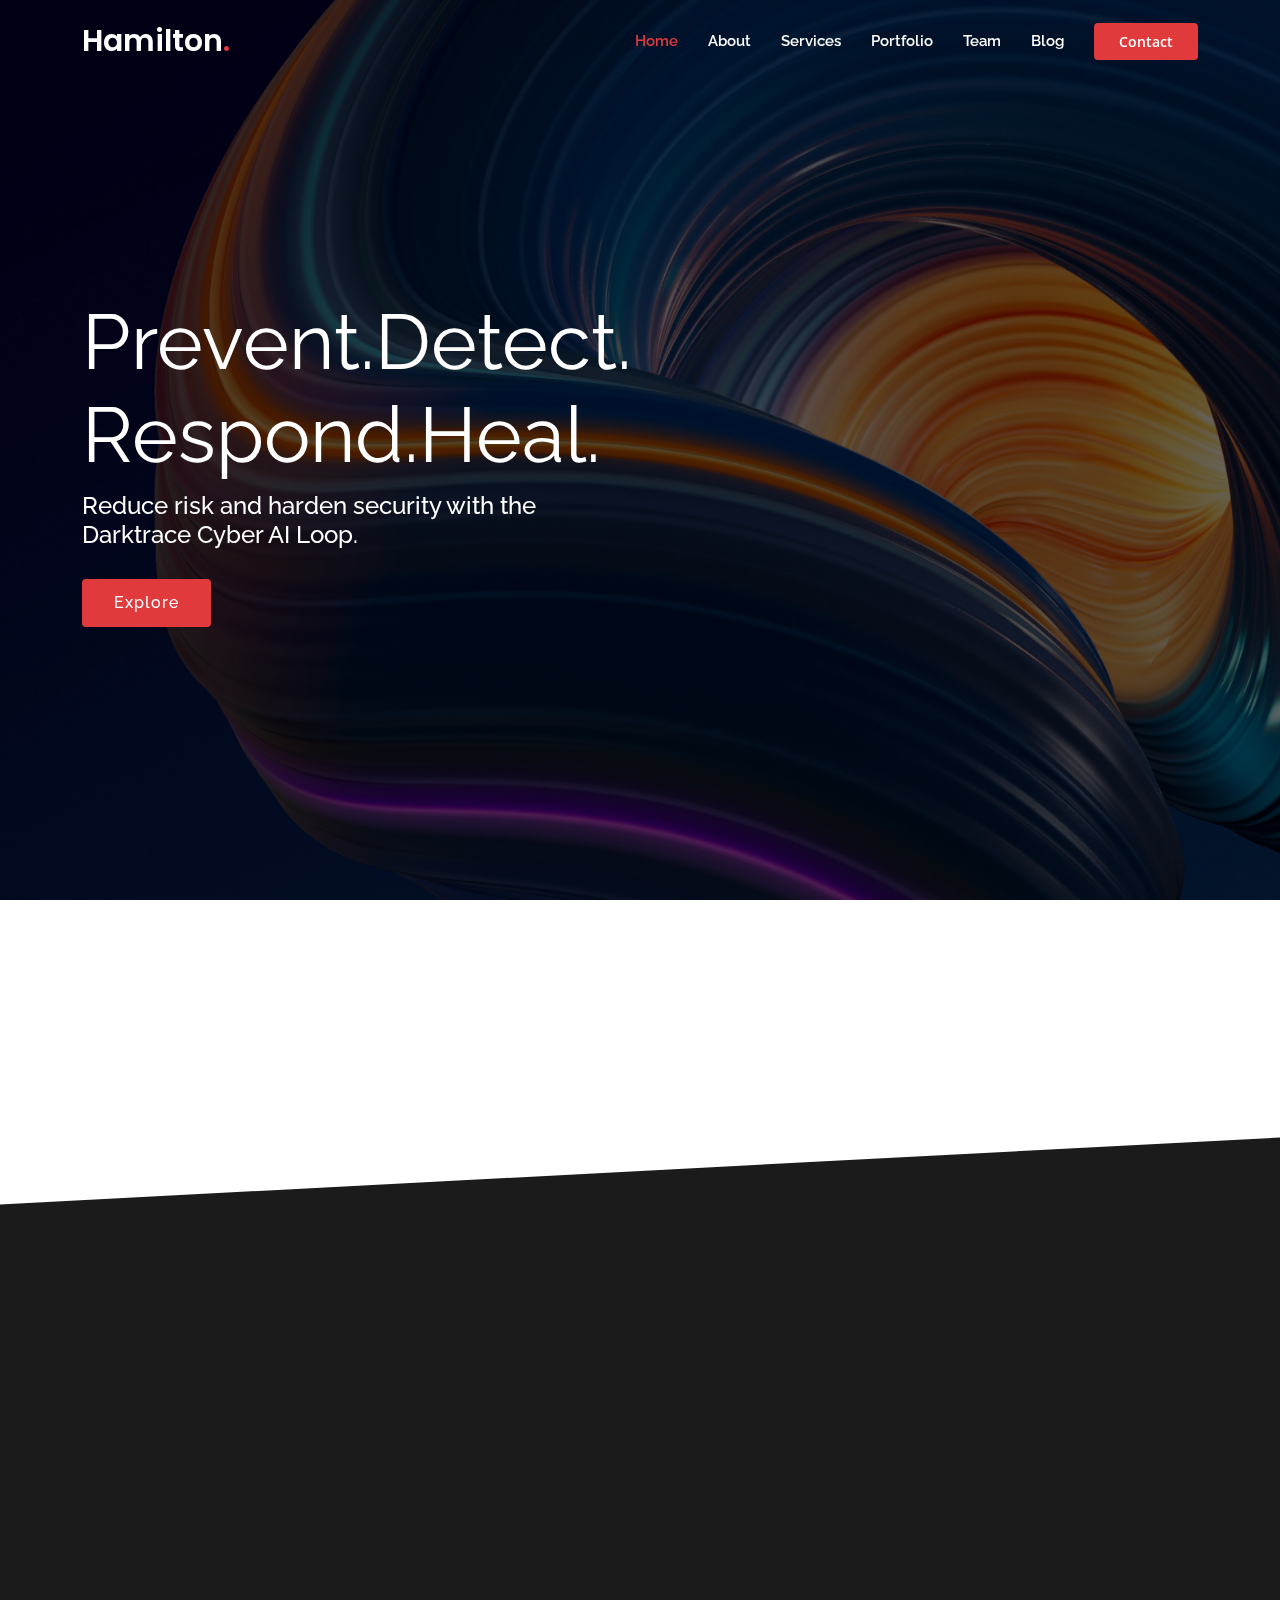
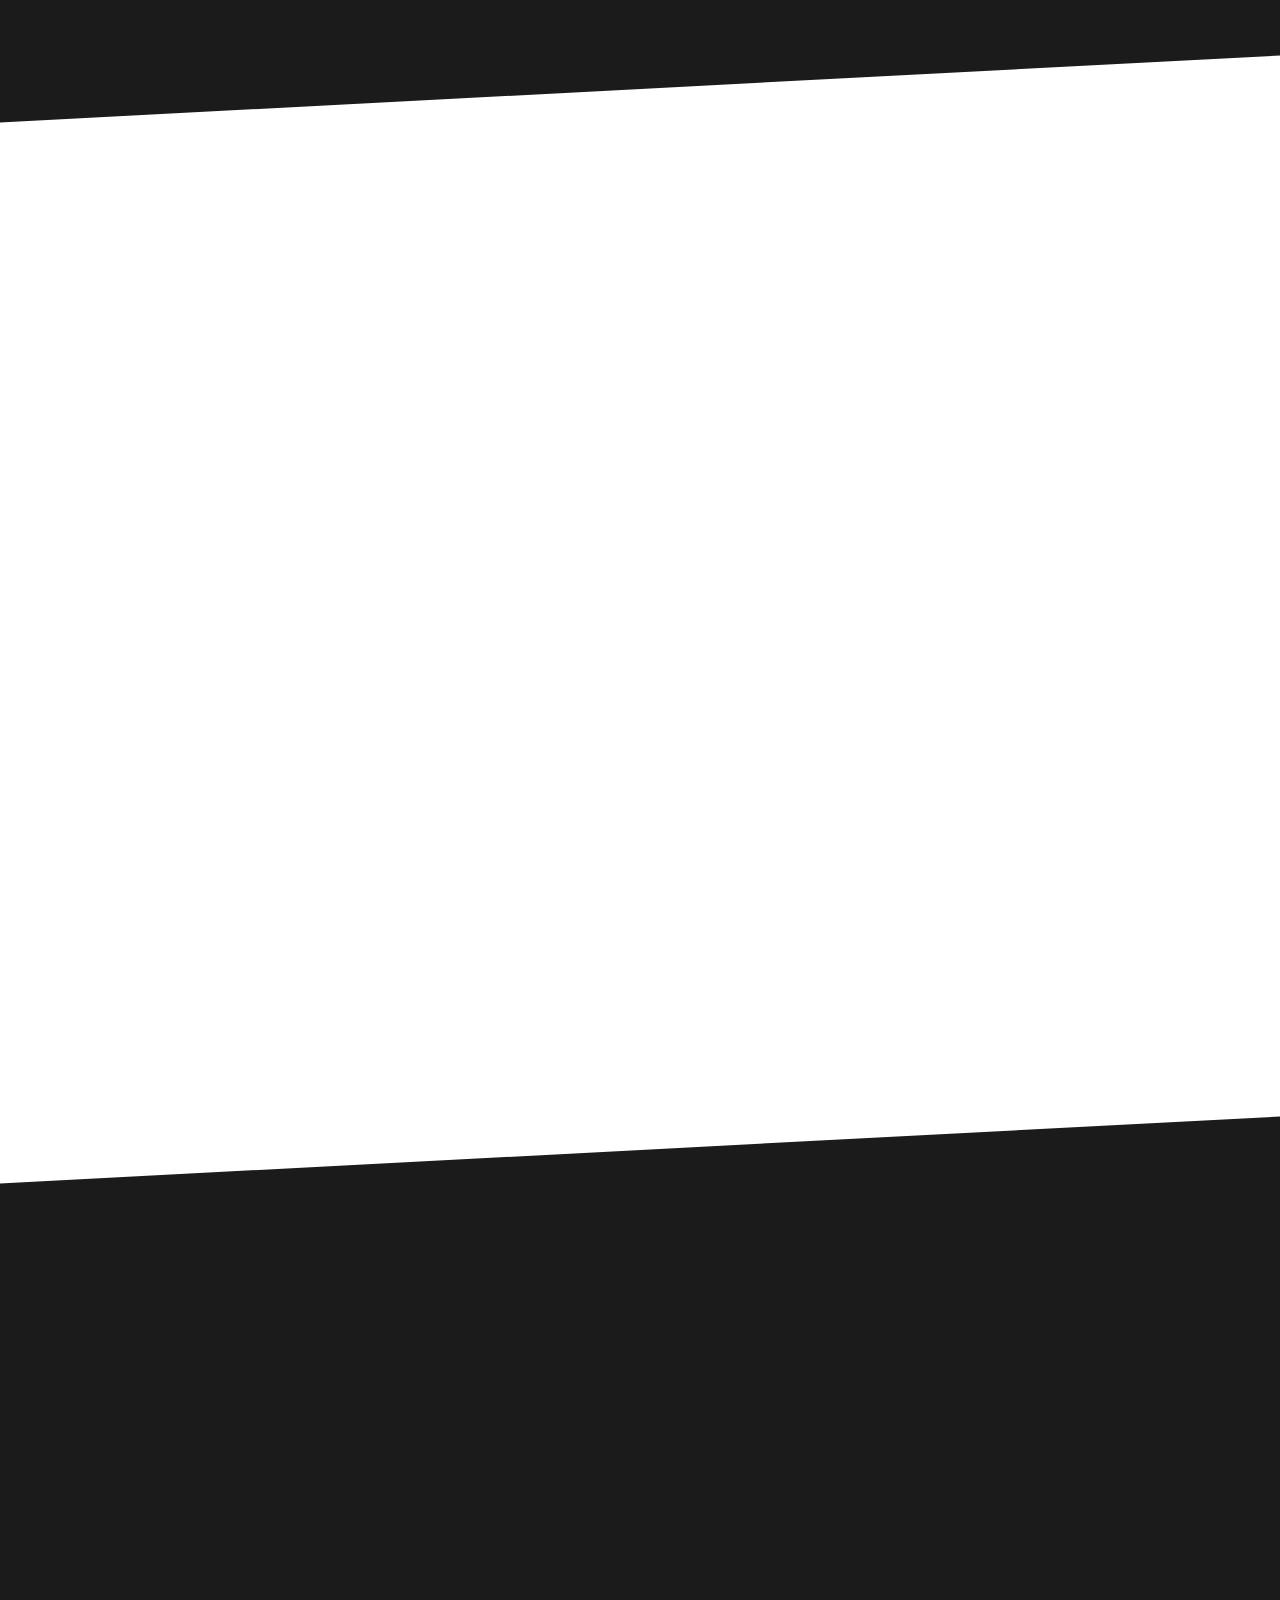
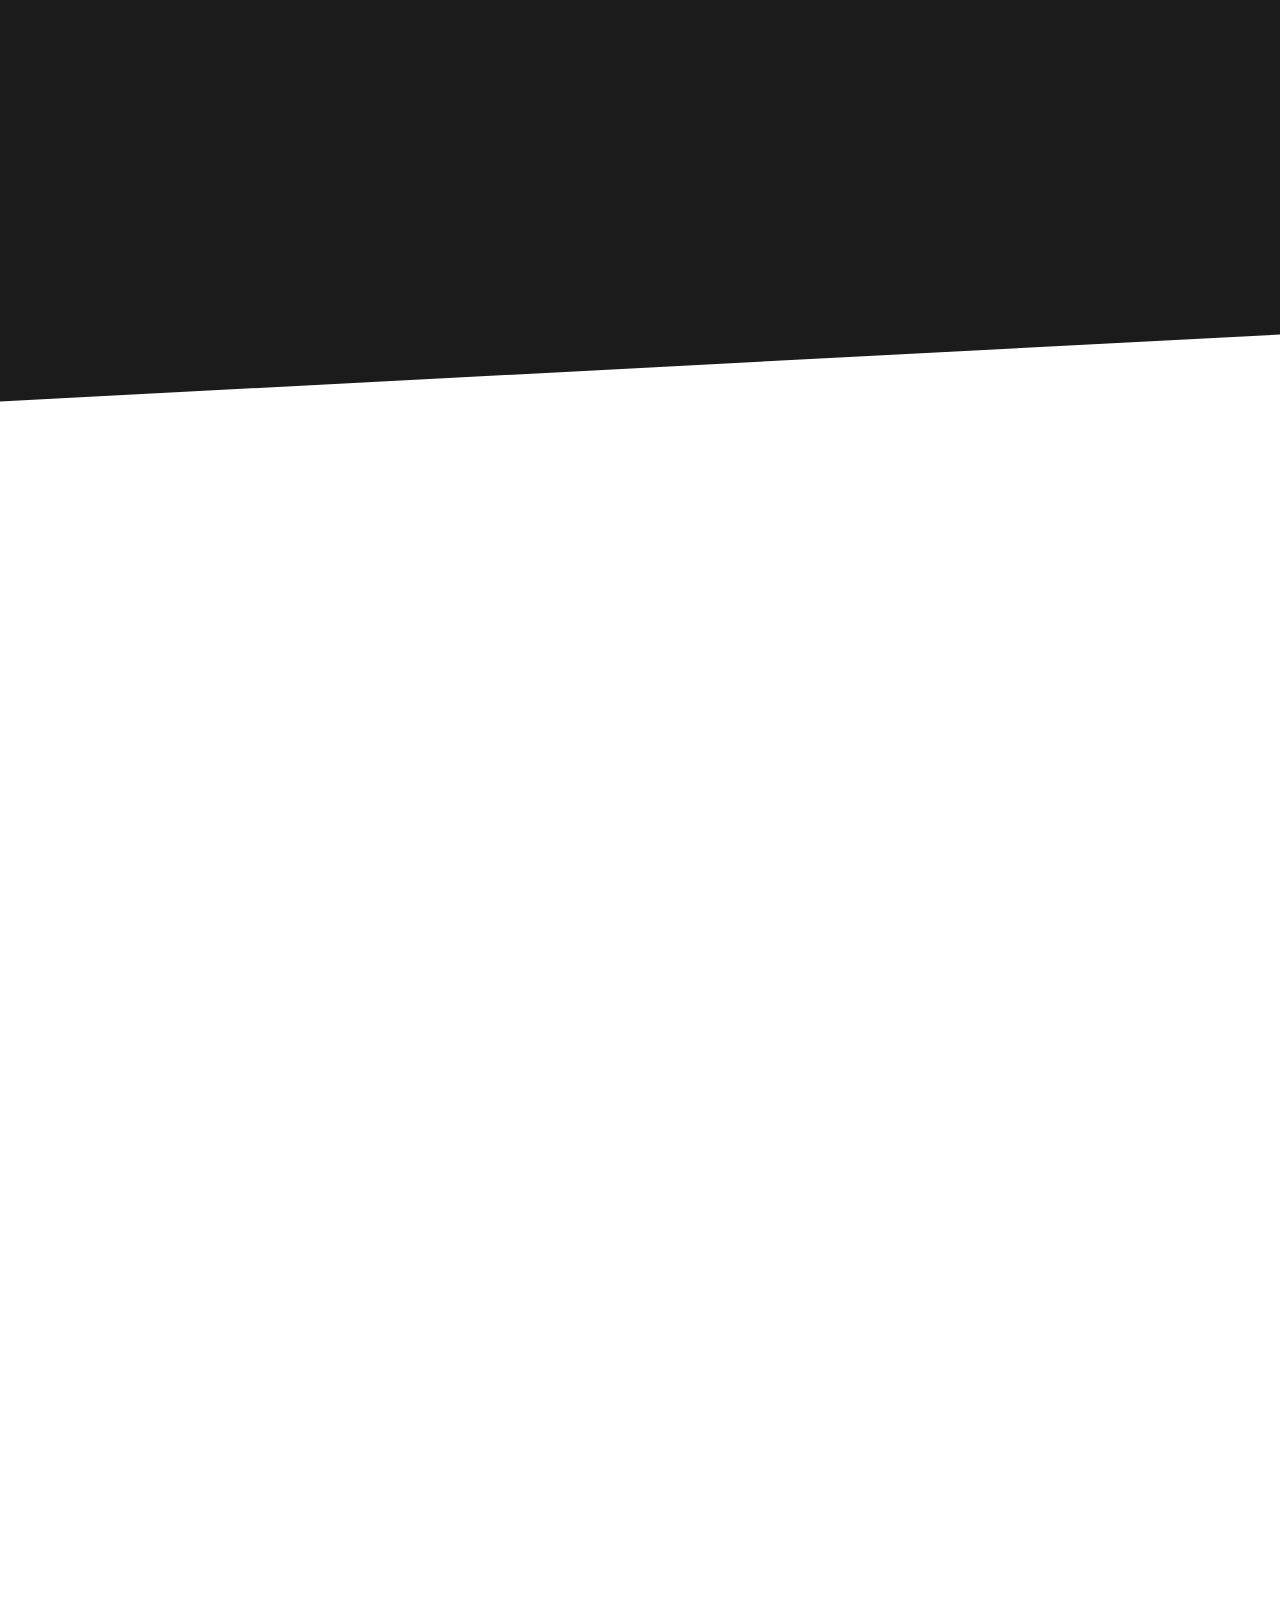
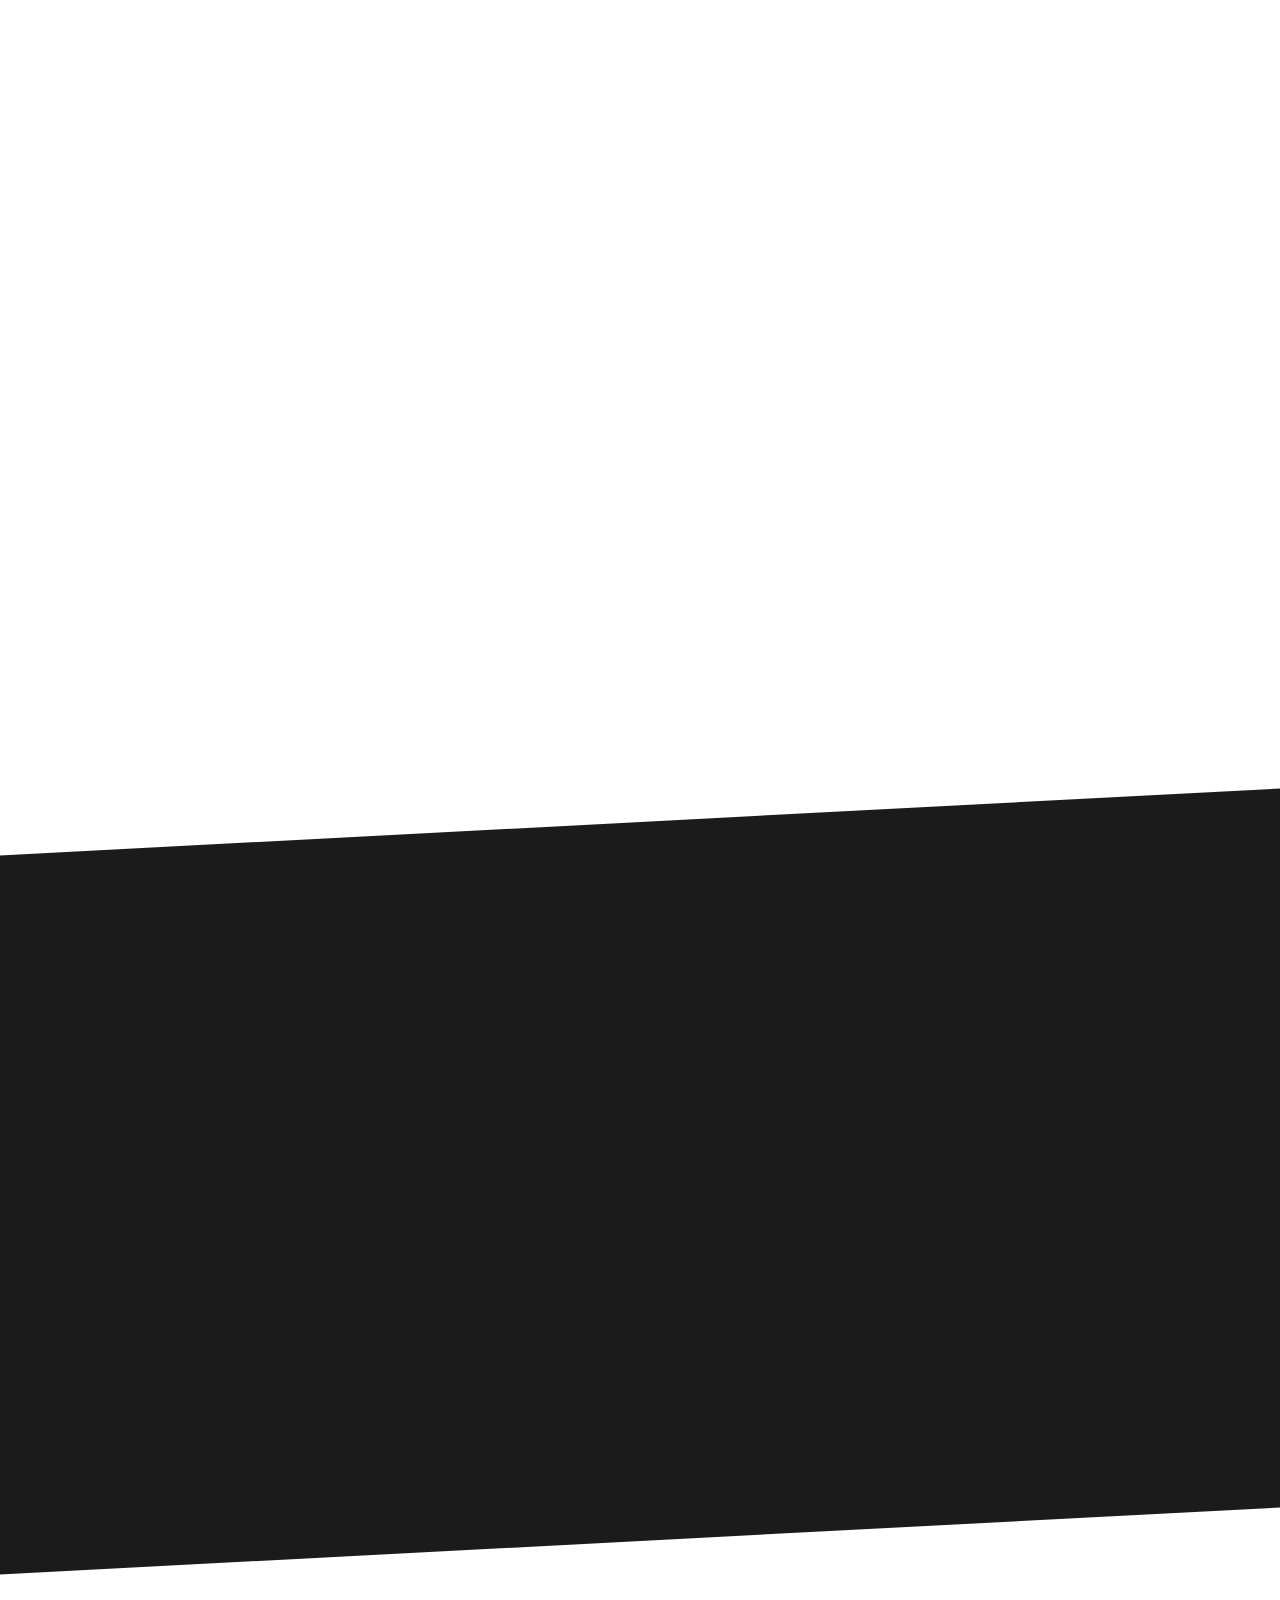
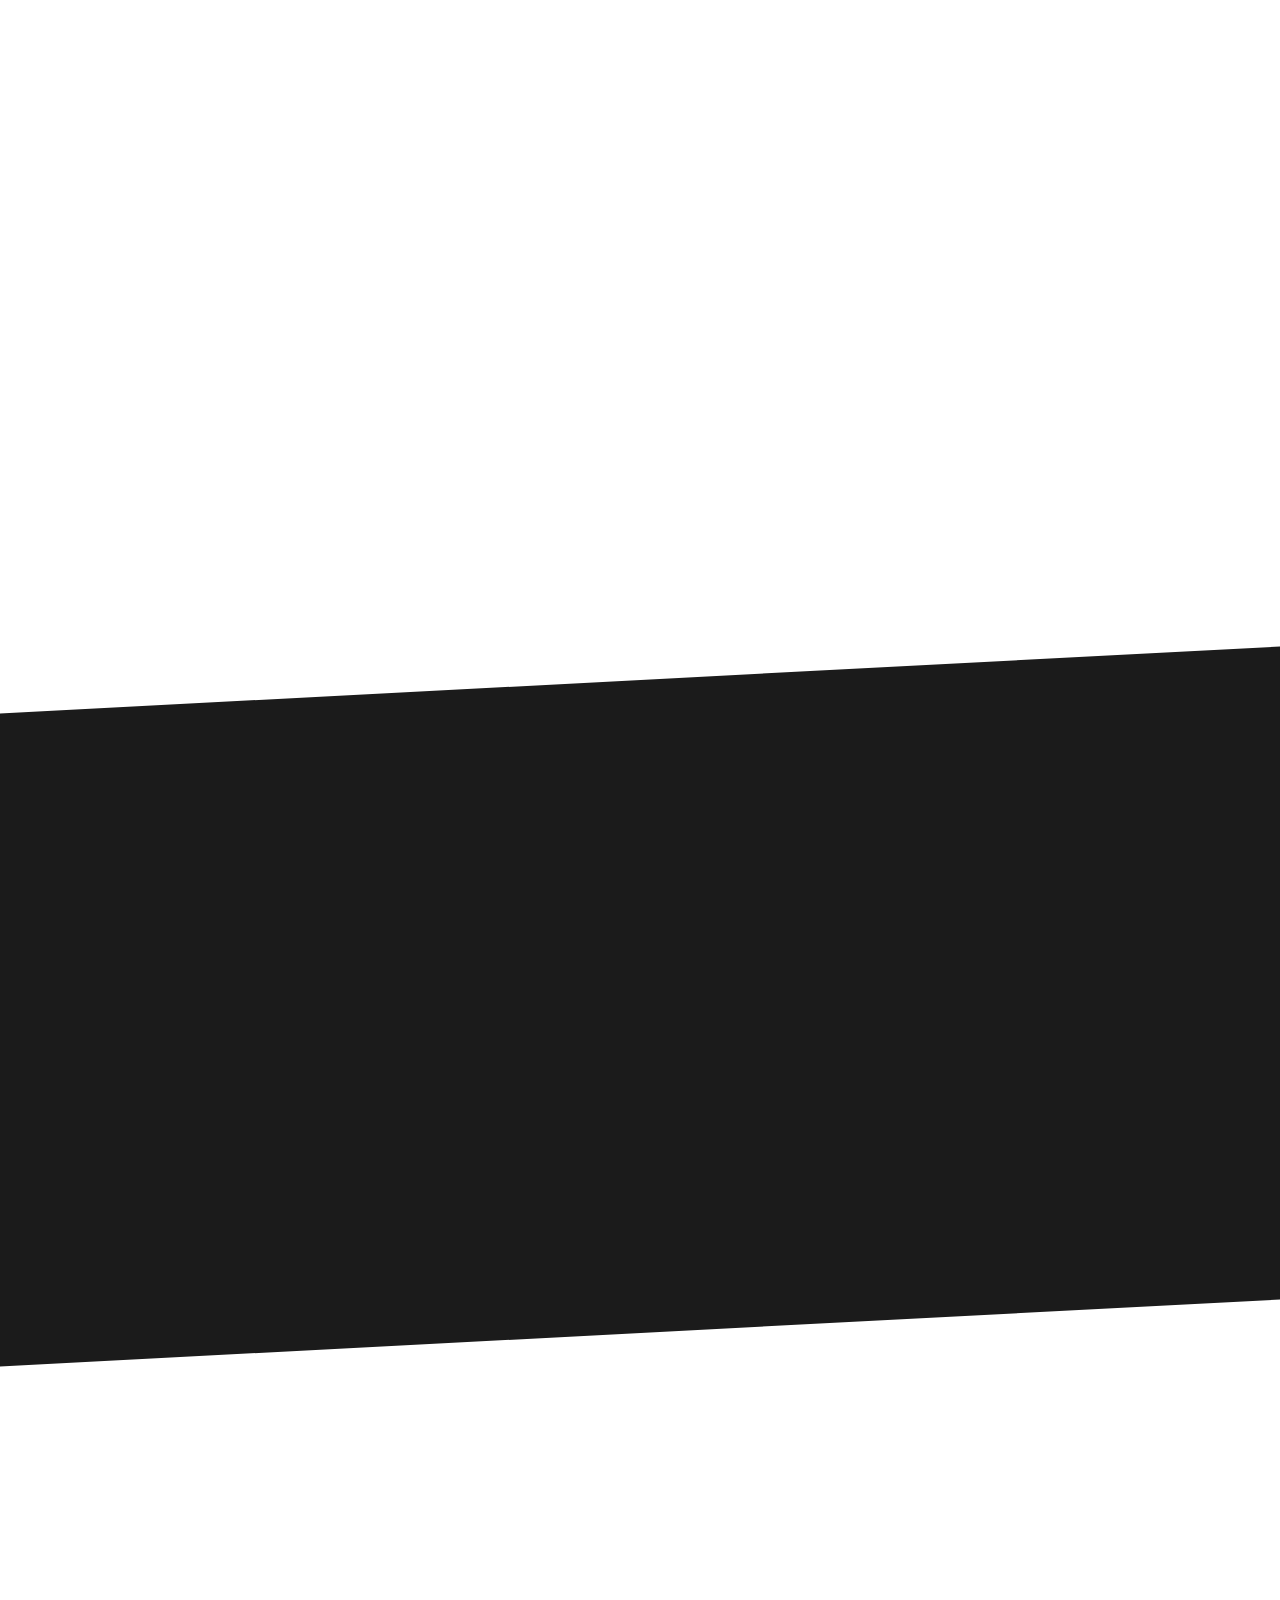
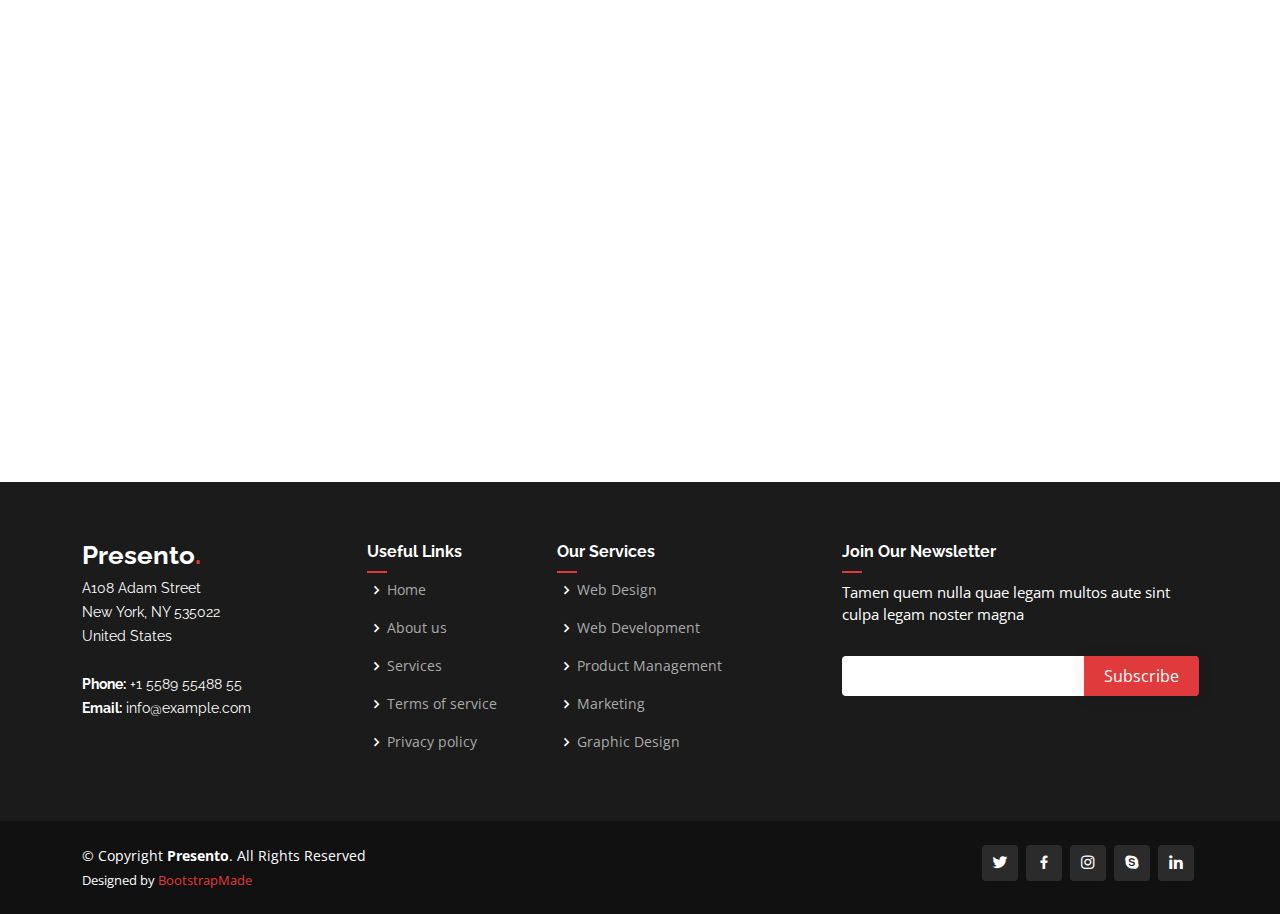
==== index.html @ 9ce78fc4 "Initial Commit" ====
<!DOCTYPE html>
<html lang="en">

<head>
  <meta charset="utf-8">
  <meta content="width=device-width, initial-scale=1.0" name="viewport">

  <title>Presento Bootstrap Template - Index</title>
  <meta content="" name="description">
  <meta content="" name="keywords">

  <!-- Favicons -->
  <link href="assets/img/favicon.png" rel="icon">
  <link href="assets/img/apple-touch-icon.png" rel="apple-touch-icon">

  <!-- Google Fonts -->
  <link href="https://fonts.googleapis.com/css?family=Open+Sans:300,300i,400,400i,600,600i,700,700i|Raleway:300,300i,400,400i,500,500i,600,600i,700,700i|Poppins:300,300i,400,400i,500,500i,600,600i,700,700i" rel="stylesheet">

  <!-- Vendor CSS Files -->
  <link href="assets/vendor/aos/aos.css" rel="stylesheet">
  <link href="assets/vendor/bootstrap/css/bootstrap.min.css" rel="stylesheet">
  <link href="assets/vendor/bootstrap-icons/bootstrap-icons.css" rel="stylesheet">
  <link href="assets/vendor/boxicons/css/boxicons.min.css" rel="stylesheet">
  <link href="assets/vendor/glightbox/css/glightbox.min.css" rel="stylesheet">
  <link href="assets/vendor/remixicon/remixicon.css" rel="stylesheet">
  <link href="assets/vendor/swiper/swiper-bundle.min.css" rel="stylesheet">

  <!-- Template Main CSS File -->
  <link href="assets/css/style.css" rel="stylesheet">

  <!-- =======================================================
  * Template Name: Presento - v3.9.1
  * Template URL: https://bootstrapmade.com/presento-bootstrap-corporate-template/
  * Author: BootstrapMade.com
  * License: https://bootstrapmade.com/license/
  ======================================================== -->
</head>

<body>

  <!-- ======= Header ======= -->
  <header id="header" class="fixed-top d-flex align-items-center">
    <div class="container d-flex align-items-center">
      <h1 class="logo me-auto"><a href="index.html">Hamilton<span>.</span></a></h1>
      <!-- Uncomment below if you prefer to use an image logo -->
      <!-- <a href="index.html" class="logo me-auto"><img src="assets/img/logo.png" alt=""></a>-->

      <nav id="navbar" class="navbar">
        <ul>
          <li><a class="nav-link scrollto active" href="#hero">Home</a></li>
          <li><a class="nav-link scrollto" href="#about">About</a></li>
          <li><a class="nav-link scrollto" href="#services">Services</a></li>
          <li><a class="nav-link scrollto " href="#portfolio">Portfolio</a></li>
          <li><a class="nav-link scrollto" href="#team">Team</a></li>
          <li><a href="blog.html">Blog</a></li>
          <!-- <li class="dropdown"><a href="#"><span>Drop Down</span> <i class="bi bi-chevron-down"></i></a>
            <ul>
              <li><a href="#">Drop Down 1</a></li>
              <li class="dropdown"><a href="#"><span>Deep Drop Down</span> <i class="bi bi-chevron-right"></i></a>
                <ul>
                  <li><a href="#">Deep Drop Down 1</a></li>
                  <li><a href="#">Deep Drop Down 2</a></li>
                  <li><a href="#">Deep Drop Down 3</a></li>
                  <li><a href="#">Deep Drop Down 4</a></li>
                  <li><a href="#">Deep Drop Down 5</a></li>
                </ul>
              </li>
              <li><a href="#">Drop Down 2</a></li>
              <li><a href="#">Drop Down 3</a></li>
              <li><a href="#">Drop Down 4</a></li>
            </ul>
          </li> -->
          <!-- <li><a class="nav-link scrollto" href="#contact">Contact</a></li> -->
        </ul>
        <i class="bi bi-list mobile-nav-toggle"></i>
      </nav><!-- .navbar -->

      <a href="#about" class="get-started-btn scrollto">Contact</a>
    </div>
  </header><!-- End Header -->

  <!-- ======= Hero Section ======= -->
  <section id="hero" class="d-flex align-items-center">

    <div class="container" data-aos="zoom-out" data-aos-delay="60">
      <div class="row">
        <div class="col-xl-6">
          <h1>Prevent.Detect.</h1>
          
          <h1>Respond.Heal.</h1>
          <h1></h1>
          <h2>Reduce risk and harden security with the Darktrace Cyber AI Loop.</h2>
          <a href="#about" class="btn-get-started scrollto">Explore</a>
        </div>
      </div>
    </div>

  </section><!-- End Hero -->

  <main id="main">

    <!-- ======= Clients Section ======= -->
    <section id="clients" class="clients">
      <div class="container" data-aos="zoom-in">

        <div class="clients-slider swiper">
          <div class="swiper-wrapper align-items-center">
            <div class="swiper-slide"><img src="assets/img/clients/client-1.png" class="img-fluid" alt=""></div>
            <div class="swiper-slide"><img src="assets/img/clients/client-2.png" class="img-fluid" alt=""></div>
            <div class="swiper-slide"><img src="assets/img/clients/client-3.png" class="img-fluid" alt=""></div>
            <div class="swiper-slide"><img src="assets/img/clients/client-4.png" class="img-fluid" alt=""></div>
            <div class="swiper-slide"><img src="assets/img/clients/client-5.png" class="img-fluid" alt=""></div>
            <div class="swiper-slide"><img src="assets/img/clients/client-6.png" class="img-fluid" alt=""></div>
            <div class="swiper-slide"><img src="assets/img/clients/client-7.png" class="img-fluid" alt=""></div>
            <div class="swiper-slide"><img src="assets/img/clients/client-8.png" class="img-fluid" alt=""></div>
          </div>
          <div class="swiper-pagination"></div>
        </div>

      </div>
    </section><!-- End Clients Section -->

    <!-- ======= About Section ======= -->
    <section id="about" class="about section-bg">
      <div class="container" data-aos="fade-up">

        <div class="row no-gutters">
          <div class="content col-xl-5 d-flex align-items-stretch">
            <div class="content">
              <h3>Voluptatem dignissimos provident quasi</h3>
              <p>
                Lorem ipsum dolor sit amet, consectetur adipiscing elit, sed do eiusmod tempor incididunt ut labore et dolore magna aliqua. Duis aute irure dolor in reprehenderit
              </p>
              <a href="#" class="about-btn"><span>About us</span> <i class="bx bx-chevron-right"></i></a>
            </div>
          </div>
          <div class="col-xl-7 d-flex align-items-stretch">
            <div class="icon-boxes d-flex flex-column justify-content-center">
              <div class="row">
                <div class="col-md-6 icon-box" data-aos="fade-up" data-aos-delay="100">
                  <i class="bx bx-receipt"></i>
                  <h4>Corporis voluptates sit</h4>
                  <p>Consequuntur sunt aut quasi enim aliquam quae harum pariatur laboris nisi ut aliquip</p>
                </div>
                <div class="col-md-6 icon-box" data-aos="fade-up" data-aos-delay="200">
                  <i class="bx bx-cube-alt"></i>
                  <h4>Ullamco laboris nisi</h4>
                  <p>Excepteur sint occaecat cupidatat non proident, sunt in culpa qui officia deserunt</p>
                </div>
                <div class="col-md-6 icon-box" data-aos="fade-up" data-aos-delay="300">
                  <i class="bx bx-images"></i>
                  <h4>Labore consequatur</h4>
                  <p>Aut suscipit aut cum nemo deleniti aut omnis. Doloribus ut maiores omnis facere</p>
                </div>
                <div class="col-md-6 icon-box" data-aos="fade-up" data-aos-delay="400">
                  <i class="bx bx-shield"></i>
                  <h4>Beatae veritatis</h4>
                  <p>Expedita veritatis consequuntur nihil tempore laudantium vitae denat pacta</p>
                </div>
              </div>
            </div><!-- End .content-->
          </div>
        </div>

      </div>
    </section><!-- End About Section -->

    <!-- ======= Counts Section ======= -->
    <section id="counts" class="counts">
      <div class="container" data-aos="fade-up">

        <div class="row">

          <div class="col-lg-3 col-md-6">
            <div class="count-box">
              <i class="bi bi-emoji-smile"></i>
              <span data-purecounter-start="0" data-purecounter-end="232" data-purecounter-duration="1" class="purecounter"></span>
              <p>Happy Clients</p>
            </div>
          </div>

          <div class="col-lg-3 col-md-6 mt-5 mt-md-0">
            <div class="count-box">
              <i class="bi bi-journal-richtext"></i>
              <span data-purecounter-start="0" data-purecounter-end="521" data-purecounter-duration="1" class="purecounter"></span>
              <p>Projects</p>
            </div>
          </div>

          <div class="col-lg-3 col-md-6 mt-5 mt-lg-0">
            <div class="count-box">
              <i class="bi bi-headset"></i>
              <span data-purecounter-start="0" data-purecounter-end="1463" data-purecounter-duration="1" class="purecounter"></span>
              <p>Hours Of Support</p>
            </div>
          </div>

          <div class="col-lg-3 col-md-6 mt-5 mt-lg-0">
            <div class="count-box">
              <i class="bi bi-people"></i>
              <span data-purecounter-start="0" data-purecounter-end="15" data-purecounter-duration="1" class="purecounter"></span>
              <p>Hard Workers</p>
            </div>
          </div>

        </div>

      </div>
    </section><!-- End Counts Section -->

    <!-- ======= Tabs Section ======= -->
    <section id="tabs" class="tabs">
      <div class="container" data-aos="fade-up">

        <ul class="nav nav-tabs row d-flex">
          <li class="nav-item col-3">
            <a class="nav-link active show" data-bs-toggle="tab" data-bs-target="#tab-1">
              <i class="ri-gps-line"></i>
              <h4 class="d-none d-lg-block">Modi sit est dela pireda nest</h4>
            </a>
          </li>
          <li class="nav-item col-3">
            <a class="nav-link" data-bs-toggle="tab" data-bs-target="#tab-2">
              <i class="ri-body-scan-line"></i>
              <h4 class="d-none d-lg-block">Unde praesenti mara setra le</h4>
            </a>
          </li>
          <li class="nav-item col-3">
            <a class="nav-link" data-bs-toggle="tab" data-bs-target="#tab-3">
              <i class="ri-sun-line"></i>
              <h4 class="d-none d-lg-block">Pariatur explica nitro dela</h4>
            </a>
          </li>
          <li class="nav-item col-3">
            <a class="nav-link" data-bs-toggle="tab" data-bs-target="#tab-4">
              <i class="ri-store-line"></i>
              <h4 class="d-none d-lg-block">Nostrum qui dile node</h4>
            </a>
          </li>
        </ul>

        <div class="tab-content">
          <div class="tab-pane active show" id="tab-1">
            <div class="row">
              <div class="col-lg-6 order-2 order-lg-1 mt-3 mt-lg-0" data-aos="fade-up" data-aos-delay="100">
                <h3>Voluptatem dignissimos provident quasi corporis voluptates sit assumenda.</h3>
                <p class="fst-italic">
                  Lorem ipsum dolor sit amet, consectetur adipiscing elit, sed do eiusmod tempor incididunt ut labore et dolore
                  magna aliqua.
                </p>
                <ul>
                  <li><i class="ri-check-double-line"></i> Ullamco laboris nisi ut aliquip ex ea commodo consequat.</li>
                  <li><i class="ri-check-double-line"></i> Duis aute irure dolor in reprehenderit in voluptate velit.</li>
                  <li><i class="ri-check-double-line"></i> Ullamco laboris nisi ut aliquip ex ea commodo consequat. Duis aute irure dolor in reprehenderit in voluptate trideta storacalaperda mastiro dolore eu fugiat nulla pariatur.</li>
                </ul>
                <p>
                  Ullamco laboris nisi ut aliquip ex ea commodo consequat. Duis aute irure dolor in reprehenderit in voluptate
                  velit esse cillum dolore eu fugiat nulla pariatur. Excepteur sint occaecat cupidatat non proident, sunt in
                  culpa qui officia deserunt mollit anim id est laborum
                </p>
              </div>
              <div class="col-lg-6 order-1 order-lg-2 text-center" data-aos="fade-up" data-aos-delay="200">
                <img src="assets/img/tabs-1.jpg" alt="" class="img-fluid">
              </div>
            </div>
          </div>
          <div class="tab-pane" id="tab-2">
            <div class="row">
              <div class="col-lg-6 order-2 order-lg-1 mt-3 mt-lg-0">
                <h3>Neque exercitationem debitis soluta quos debitis quo mollitia officia est</h3>
                <p>
                  Ullamco laboris nisi ut aliquip ex ea commodo consequat. Duis aute irure dolor in reprehenderit in voluptate
                  velit esse cillum dolore eu fugiat nulla pariatur. Excepteur sint occaecat cupidatat non proident, sunt in
                  culpa qui officia deserunt mollit anim id est laborum
                </p>
                <p class="fst-italic">
                  Lorem ipsum dolor sit amet, consectetur adipiscing elit, sed do eiusmod tempor incididunt ut labore et dolore
                  magna aliqua.
                </p>
                <ul>
                  <li><i class="ri-check-double-line"></i> Ullamco laboris nisi ut aliquip ex ea commodo consequat.</li>
                  <li><i class="ri-check-double-line"></i> Duis aute irure dolor in reprehenderit in voluptate velit.</li>
                  <li><i class="ri-check-double-line"></i> Provident mollitia neque rerum asperiores dolores quos qui a. Ipsum neque dolor voluptate nisi sed.</li>
                  <li><i class="ri-check-double-line"></i> Ullamco laboris nisi ut aliquip ex ea commodo consequat. Duis aute irure dolor in reprehenderit in voluptate trideta storacalaperda mastiro dolore eu fugiat nulla pariatur.</li>
                </ul>
              </div>
              <div class="col-lg-6 order-1 order-lg-2 text-center">
                <img src="assets/img/tabs-2.jpg" alt="" class="img-fluid">
              </div>
            </div>
          </div>
          <div class="tab-pane" id="tab-3">
            <div class="row">
              <div class="col-lg-6 order-2 order-lg-1 mt-3 mt-lg-0">
                <h3>Voluptatibus commodi ut accusamus ea repudiandae ut autem dolor ut assumenda</h3>
                <p>
                  Ullamco laboris nisi ut aliquip ex ea commodo consequat. Duis aute irure dolor in reprehenderit in voluptate
                  velit esse cillum dolore eu fugiat nulla pariatur. Excepteur sint occaecat cupidatat non proident, sunt in
                  culpa qui officia deserunt mollit anim id est laborum
                </p>
                <ul>
                  <li><i class="ri-check-double-line"></i> Ullamco laboris nisi ut aliquip ex ea commodo consequat.</li>
                  <li><i class="ri-check-double-line"></i> Duis aute irure dolor in reprehenderit in voluptate velit.</li>
                  <li><i class="ri-check-double-line"></i> Provident mollitia neque rerum asperiores dolores quos qui a. Ipsum neque dolor voluptate nisi sed.</li>
                </ul>
                <p class="fst-italic">
                  Lorem ipsum dolor sit amet, consectetur adipiscing elit, sed do eiusmod tempor incididunt ut labore et dolore
                  magna aliqua.
                </p>
              </div>
              <div class="col-lg-6 order-1 order-lg-2 text-center">
                <img src="assets/img/tabs-3.jpg" alt="" class="img-fluid">
              </div>
            </div>
          </div>
          <div class="tab-pane" id="tab-4">
            <div class="row">
              <div class="col-lg-6 order-2 order-lg-1 mt-3 mt-lg-0">
                <h3>Omnis fugiat ea explicabo sunt dolorum asperiores sequi inventore rerum</h3>
                <p>
                  Ullamco laboris nisi ut aliquip ex ea commodo consequat. Duis aute irure dolor in reprehenderit in voluptate
                  velit esse cillum dolore eu fugiat nulla pariatur. Excepteur sint occaecat cupidatat non proident, sunt in
                  culpa qui officia deserunt mollit anim id est laborum
                </p>
                <p class="fst-italic">
                  Lorem ipsum dolor sit amet, consectetur adipiscing elit, sed do eiusmod tempor incididunt ut labore et dolore
                  magna aliqua.
                </p>
                <ul>
                  <li><i class="ri-check-double-line"></i> Ullamco laboris nisi ut aliquip ex ea commodo consequat.</li>
                  <li><i class="ri-check-double-line"></i> Duis aute irure dolor in reprehenderit in voluptate velit.</li>
                  <li><i class="ri-check-double-line"></i> Ullamco laboris nisi ut aliquip ex ea commodo consequat. Duis aute irure dolor in reprehenderit in voluptate trideta storacalaperda mastiro dolore eu fugiat nulla pariatur.</li>
                </ul>
              </div>
              <div class="col-lg-6 order-1 order-lg-2 text-center">
                <img src="assets/img/tabs-4.jpg" alt="" class="img-fluid">
              </div>
            </div>
          </div>
        </div>

      </div>
    </section><!-- End Tabs Section -->

    <!-- ======= Services Section ======= -->
    <section id="services" class="services section-bg ">
      <div class="container" data-aos="fade-up">

        <div class="section-title">
          <h2>Services</h2>
          <p>Magnam dolores commodi suscipit. Necessitatibus eius consequatur ex aliquid fuga eum quidem. Sit sint consectetur velit. Quisquam quos quisquam cupiditate. Et nemo qui impedit suscipit alias ea.</p>
        </div>

        <div class="row">
          <div class="col-md-6">
            <div class="icon-box" data-aos="fade-up" data-aos-delay="100">
              <i class="bi bi-briefcase"></i>
              <h4><a href="#">Lorem Ipsum</a></h4>
              <p>Voluptatum deleniti atque corrupti quos dolores et quas molestias excepturi sint occaecati cupiditate non provident</p>
            </div>
          </div>
          <div class="col-md-6 mt-4 mt-md-0">
            <div class="icon-box" data-aos="fade-up" data-aos-delay="200">
              <i class="bi bi-card-checklist"></i>
              <h4><a href="#">Dolor Sitema</a></h4>
              <p>Minim veniam, quis nostrud exercitation ullamco laboris nisi ut aliquip ex ea commodo consequat tarad limino ata</p>
            </div>
          </div>
          <div class="col-md-6 mt-4 mt-md-0">
            <div class="icon-box" data-aos="fade-up" data-aos-delay="300">
              <i class="bi bi-bar-chart"></i>
              <h4><a href="#">Sed ut perspiciatis</a></h4>
              <p>Duis aute irure dolor in reprehenderit in voluptate velit esse cillum dolore eu fugiat nulla pariatur</p>
            </div>
          </div>
          <div class="col-md-6 mt-4 mt-md-0">
            <div class="icon-box" data-aos="fade-up" data-aos-delay="400">
              <i class="bi bi-binoculars"></i>
              <h4><a href="#">Nemo Enim</a></h4>
              <p>Excepteur sint occaecat cupidatat non proident, sunt in culpa qui officia deserunt mollit anim id est laborum</p>
            </div>
          </div>
          <div class="col-md-6 mt-4 mt-md-0">
            <div class="icon-box" data-aos="fade-up" data-aos-delay="500">
              <i class="bi bi-brightness-high"></i>
              <h4><a href="#">Magni Dolore</a></h4>
              <p>At vero eos et accusamus et iusto odio dignissimos ducimus qui blanditiis praesentium voluptatum deleniti atque</p>
            </div>
          </div>
          <div class="col-md-6 mt-4 mt-md-0">
            <div class="icon-box" data-aos="fade-up" data-aos-delay="600">
              <i class="bi bi-calendar4-week"></i>
              <h4><a href="#">Eiusmod Tempor</a></h4>
              <p>Et harum quidem rerum facilis est et expedita distinctio. Nam libero tempore, cum soluta nobis est eligendi</p>
            </div>
          </div>
        </div>

      </div>
    </section><!-- End Services Section -->

    <!-- ======= Portfolio Section ======= -->
    <section id="portfolio" class="portfolio">
      <div class="container" data-aos="fade-up">

        <div class="section-title">
          <h2>Portfolio</h2>
          <p>Magnam dolores commodi suscipit. Necessitatibus eius consequatur ex aliquid fuga eum quidem. Sit sint consectetur velit. Quisquam quos quisquam cupiditate. Et nemo qui impedit suscipit alias ea.</p>
        </div>

        <div class="row" data-aos="fade-up" data-aos-delay="100">
          <div class="col-lg-12 d-flex justify-content-center">
            <ul id="portfolio-flters">
              <li data-filter="*" class="filter-active">All</li>
              <li data-filter=".filter-app">App</li>
              <li data-filter=".filter-card">Card</li>
              <li data-filter=".filter-web">Web</li>
            </ul>
          </div>
        </div>

        <div class="row portfolio-container" data-aos="fade-up" data-aos-delay="200">

          <div class="col-lg-4 col-md-6 portfolio-item filter-app">
            <div class="portfolio-wrap">
              <img src="assets/img/portfolio/portfolio-1.jpg" class="img-fluid" alt="">
              <div class="portfolio-info">
                <h4>App 1</h4>
                <p>App</p>
                <div class="portfolio-links">
                  <a href="assets/img/portfolio/portfolio-1.jpg" data-gallery="portfolioGallery" class="portfolio-lightbox" title="App 1"><i class="bx bx-plus"></i></a>
                  <a href="portfolio-details.html" title="More Details"><i class="bx bx-link"></i></a>
                </div>
              </div>
            </div>
          </div>

          <div class="col-lg-4 col-md-6 portfolio-item filter-web">
            <div class="portfolio-wrap">
              <img src="assets/img/portfolio/portfolio-2.jpg" class="img-fluid" alt="">
              <div class="portfolio-info">
                <h4>Web 3</h4>
                <p>Web</p>
                <div class="portfolio-links">
                  <a href="assets/img/portfolio/portfolio-2.jpg" data-gallery="portfolioGallery" class="portfolio-lightbox" title="Web 3"><i class="bx bx-plus"></i></a>
                  <a href="portfolio-details.html" title="More Details"><i class="bx bx-link"></i></a>
                </div>
              </div>
            </div>
          </div>

          <div class="col-lg-4 col-md-6 portfolio-item filter-app">
            <div class="portfolio-wrap">
              <img src="assets/img/portfolio/portfolio-3.jpg" class="img-fluid" alt="">
              <div class="portfolio-info">
                <h4>App 2</h4>
                <p>App</p>
                <div class="portfolio-links">
                  <a href="assets/img/portfolio/portfolio-3.jpg" data-gallery="portfolioGallery" class="portfolio-lightbox" title="App 2"><i class="bx bx-plus"></i></a>
                  <a href="portfolio-details.html" title="More Details"><i class="bx bx-link"></i></a>
                </div>
              </div>
            </div>
          </div>

          <div class="col-lg-4 col-md-6 portfolio-item filter-card">
            <div class="portfolio-wrap">
              <img src="assets/img/portfolio/portfolio-4.jpg" class="img-fluid" alt="">
              <div class="portfolio-info">
                <h4>Card 2</h4>
                <p>Card</p>
                <div class="portfolio-links">
                  <a href="assets/img/portfolio/portfolio-4.jpg" data-gallery="portfolioGallery" class="portfolio-lightbox" title="Card 2"><i class="bx bx-plus"></i></a>
                  <a href="portfolio-details.html" title="More Details"><i class="bx bx-link"></i></a>
                </div>
              </div>
            </div>
          </div>

          <div class="col-lg-4 col-md-6 portfolio-item filter-web">
            <div class="portfolio-wrap">
              <img src="assets/img/portfolio/portfolio-5.jpg" class="img-fluid" alt="">
              <div class="portfolio-info">
                <h4>Web 2</h4>
                <p>Web</p>
                <div class="portfolio-links">
                  <a href="assets/img/portfolio/portfolio-5.jpg" data-gallery="portfolioGallery" class="portfolio-lightbox" title="Web 2"><i class="bx bx-plus"></i></a>
                  <a href="portfolio-details.html" title="More Details"><i class="bx bx-link"></i></a>
                </div>
              </div>
            </div>
          </div>

          <div class="col-lg-4 col-md-6 portfolio-item filter-app">
            <div class="portfolio-wrap">
              <img src="assets/img/portfolio/portfolio-6.jpg" class="img-fluid" alt="">
              <div class="portfolio-info">
                <h4>App 3</h4>
                <p>App</p>
                <div class="portfolio-links">
                  <a href="assets/img/portfolio/portfolio-6.jpg" data-gallery="portfolioGallery" class="portfolio-lightbox" title="App 3"><i class="bx bx-plus"></i></a>
                  <a href="portfolio-details.html" title="More Details"><i class="bx bx-link"></i></a>
                </div>
              </div>
            </div>
          </div>

          <div class="col-lg-4 col-md-6 portfolio-item filter-card">
            <div class="portfolio-wrap">
              <img src="assets/img/portfolio/portfolio-7.jpg" class="img-fluid" alt="">
              <div class="portfolio-info">
                <h4>Card 1</h4>
                <p>Card</p>
                <div class="portfolio-links">
                  <a href="assets/img/portfolio/portfolio-7.jpg" data-gallery="portfolioGallery" class="portfolio-lightbox" title="Card 1"><i class="bx bx-plus"></i></a>
                  <a href="portfolio-details.html" title="More Details"><i class="bx bx-link"></i></a>
                </div>
              </div>
            </div>
          </div>

          <div class="col-lg-4 col-md-6 portfolio-item filter-card">
            <div class="portfolio-wrap">
              <img src="assets/img/portfolio/portfolio-8.jpg" class="img-fluid" alt="">
              <div class="portfolio-info">
                <h4>Card 3</h4>
                <p>Card</p>
                <div class="portfolio-links">
                  <a href="assets/img/portfolio/portfolio-8.jpg" data-gallery="portfolioGallery" class="portfolio-lightbox" title="Card 3"><i class="bx bx-plus"></i></a>
                  <a href="portfolio-details.html" title="More Details"><i class="bx bx-link"></i></a>
                </div>
              </div>
            </div>
          </div>

          <div class="col-lg-4 col-md-6 portfolio-item filter-web">
            <div class="portfolio-wrap">
              <img src="assets/img/portfolio/portfolio-9.jpg" class="img-fluid" alt="">
              <div class="portfolio-info">
                <h4>Web 3</h4>
                <p>Web</p>
                <div class="portfolio-links">
                  <a href="assets/img/portfolio/portfolio-9.jpg" data-gallery="portfolioGallery" class="portfolio-lightbox" title="Web 3"><i class="bx bx-plus"></i></a>
                  <a href="portfolio-details.html" title="More Details"><i class="bx bx-link"></i></a>
                </div>
              </div>
            </div>
          </div>

        </div>

      </div>
    </section><!-- End Portfolio Section -->

    <!-- ======= Testimonials Section ======= -->
    <section id="testimonials" class="testimonials">
      <div class="container" data-aos="fade-up">
        <div class="section-title">
          <h2>Testimonials</h2>
          <p>Magnam dolores commodi suscipit. Necessitatibus eius consequatur ex aliquid fuga eum quidem. Sit sint consectetur velit. Quisquam quos quisquam cupiditate. Et nemo qui impedit suscipit alias ea.</p>
        </div>

        <div class="testimonials-slider swiper" data-aos="fade-up" data-aos-delay="100">
          <div class="swiper-wrapper">

            <div class="swiper-slide">
              <div class="testimonial-wrap">
                <div class="testimonial-item">
                  <img src="assets/img/testimonials/testimonials-1.jpg" class="testimonial-img" alt="">
                  <h3>Saul Goodman</h3>
                  <h4>Ceo &amp; Founder</h4>
                  <p>
                    <i class="bx bxs-quote-alt-left quote-icon-left"></i>
                    Proin iaculis purus consequat sem cure digni ssim donec porttitora entum suscipit rhoncus. Accusantium quam, ultricies eget id, aliquam eget nibh et. Maecen aliquam, risus at semper.
                    <i class="bx bxs-quote-alt-right quote-icon-right"></i>
                  </p>
                </div>
              </div>
            </div><!-- End testimonial item -->

            <div class="swiper-slide">
              <div class="testimonial-wrap">
                <div class="testimonial-item">
                  <img src="assets/img/testimonials/testimonials-2.jpg" class="testimonial-img" alt="">
                  <h3>Sara Wilsson</h3>
                  <h4>Designer</h4>
                  <p>
                    <i class="bx bxs-quote-alt-left quote-icon-left"></i>
                    Export tempor illum tamen malis malis eram quae irure esse labore quem cillum quid cillum eram malis quorum velit fore eram velit sunt aliqua noster fugiat irure amet legam anim culpa.
                    <i class="bx bxs-quote-alt-right quote-icon-right"></i>
                  </p>
                </div>
              </div>
            </div><!-- End testimonial item -->

            <div class="swiper-slide">
              <div class="testimonial-wrap">
                <div class="testimonial-item">
                  <img src="assets/img/testimonials/testimonials-3.jpg" class="testimonial-img" alt="">
                  <h3>Jena Karlis</h3>
                  <h4>Store Owner</h4>
                  <p>
                    <i class="bx bxs-quote-alt-left quote-icon-left"></i>
                    Enim nisi quem export duis labore cillum quae magna enim sint quorum nulla quem veniam duis minim tempor labore quem eram duis noster aute amet eram fore quis sint minim.
                    <i class="bx bxs-quote-alt-right quote-icon-right"></i>
                  </p>
                </div>
              </div>
            </div><!-- End testimonial item -->

            <div class="swiper-slide">
              <div class="testimonial-wrap">
                <div class="testimonial-item">
                  <img src="assets/img/testimonials/testimonials-4.jpg" class="testimonial-img" alt="">
                  <h3>Matt Brandon</h3>
                  <h4>Freelancer</h4>
                  <p>
                    <i class="bx bxs-quote-alt-left quote-icon-left"></i>
                    Fugiat enim eram quae cillum dolore dolor amet nulla culpa multos export minim fugiat minim velit minim dolor enim duis veniam ipsum anim magna sunt elit fore quem dolore labore illum veniam.
                    <i class="bx bxs-quote-alt-right quote-icon-right"></i>
                  </p>
                </div>
              </div>
            </div><!-- End testimonial item -->

            <div class="swiper-slide">
              <div class="testimonial-wrap">
                <div class="testimonial-item">
                  <img src="assets/img/testimonials/testimonials-5.jpg" class="testimonial-img" alt="">
                  <h3>John Larson</h3>
                  <h4>Entrepreneur</h4>
                  <p>
                    <i class="bx bxs-quote-alt-left quote-icon-left"></i>
                    Quis quorum aliqua sint quem legam fore sunt eram irure aliqua veniam tempor noster veniam enim culpa labore duis sunt culpa nulla illum cillum fugiat esse veniam culpa fore nisi cillum quid.
                    <i class="bx bxs-quote-alt-right quote-icon-right"></i>
                  </p>
                </div>
              </div>
            </div><!-- End testimonial item -->

          </div>
          <div class="swiper-pagination"></div>
        </div>

      </div>
    </section><!-- End Testimonials Section -->

    <!-- ======= Pricing Section ======= -->
    <section id="pricing" class="pricing section-bg">
      <div class="container" data-aos="fade-up">

        <div class="section-title">
          <h2>Pricing</h2>
          <p>Magnam dolores commodi suscipit. Necessitatibus eius consequatur ex aliquid fuga eum quidem. Sit sint consectetur velit. Quisquam quos quisquam cupiditate. Et nemo qui impedit suscipit alias ea.</p>
        </div>

        <div class="row">

          <div class="col-lg-4 col-md-6">
            <div class="box" data-aos="fade-up" data-aos-delay="100">
              <h3>Free</h3>
              <h4><sup>$</sup>0<span> / month</span></h4>
              <ul>
                <li>Aida dere</li>
                <li>Nec feugiat nisl</li>
                <li>Nulla at volutpat dola</li>
                <li class="na">Pharetra massa</li>
                <li class="na">Massa ultricies mi</li>
              </ul>
              <div class="btn-wrap">
                <a href="#" class="btn-buy">Buy Now</a>
              </div>
            </div>
          </div>

          <div class="col-lg-4 col-md-6 mt-4 mt-md-0">
            <div class="box featured" data-aos="fade-up" data-aos-delay="200">
              <h3>Business</h3>
              <h4><sup>$</sup>19<span> / month</span></h4>
              <ul>
                <li>Aida dere</li>
                <li>Nec feugiat nisl</li>
                <li>Nulla at volutpat dola</li>
                <li>Pharetra massa</li>
                <li class="na">Massa ultricies mi</li>
              </ul>
              <div class="btn-wrap">
                <a href="#" class="btn-buy">Buy Now</a>
              </div>
            </div>
          </div>

          <div class="col-lg-4 col-md-6 mt-4 mt-lg-0">
            <div class="box" data-aos="fade-up" data-aos-delay="300">
              <h3>Developer</h3>
              <h4><sup>$</sup>29<span> / month</span></h4>
              <ul>
                <li>Aida dere</li>
                <li>Nec feugiat nisl</li>
                <li>Nulla at volutpat dola</li>
                <li>Pharetra massa</li>
                <li>Massa ultricies mi</li>
              </ul>
              <div class="btn-wrap">
                <a href="#" class="btn-buy">Buy Now</a>
              </div>
            </div>
          </div>

        </div>

      </div>
    </section><!-- End Pricing Section -->

    <!-- ======= Frequently Asked Questions Section ======= -->
    <section id="faq" class="faq">
      <div class="container" data-aos="fade-up">

        <div class="section-title">
          <h2>Frequently Asked Questions</h2>
        </div>

        <ul class="faq-list accordion" data-aos="fade-up">

          <li>
            <a data-bs-toggle="collapse" class="collapsed" data-bs-target="#faq1">Non consectetur a erat nam at lectus urna duis? <i class="bx bx-chevron-down icon-show"></i><i class="bx bx-x icon-close"></i></a>
            <div id="faq1" class="collapse" data-bs-parent=".faq-list">
              <p>
                Feugiat pretium nibh ipsum consequat. Tempus iaculis urna id volutpat lacus laoreet non curabitur gravida. Venenatis lectus magna fringilla urna porttitor rhoncus dolor purus non.
              </p>
            </div>
          </li>

          <li>
            <a data-bs-toggle="collapse" data-bs-target="#faq2" class="collapsed">Feugiat scelerisque varius morbi enim nunc faucibus a pellentesque? <i class="bx bx-chevron-down icon-show"></i><i class="bx bx-x icon-close"></i></a>
            <div id="faq2" class="collapse" data-bs-parent=".faq-list">
              <p>
                Dolor sit amet consectetur adipiscing elit pellentesque habitant morbi. Id interdum velit laoreet id donec ultrices. Fringilla phasellus faucibus scelerisque eleifend donec pretium. Est pellentesque elit ullamcorper dignissim. Mauris ultrices eros in cursus turpis massa tincidunt dui.
              </p>
            </div>
          </li>

          <li>
            <a data-bs-toggle="collapse" data-bs-target="#faq3" class="collapsed">Dolor sit amet consectetur adipiscing elit pellentesque habitant morbi? <i class="bx bx-chevron-down icon-show"></i><i class="bx bx-x icon-close"></i></a>
            <div id="faq3" class="collapse" data-bs-parent=".faq-list">
              <p>
                Eleifend mi in nulla posuere sollicitudin aliquam ultrices sagittis orci. Faucibus pulvinar elementum integer enim. Sem nulla pharetra diam sit amet nisl suscipit. Rutrum tellus pellentesque eu tincidunt. Lectus urna duis convallis convallis tellus. Urna molestie at elementum eu facilisis sed odio morbi quis
              </p>
            </div>
          </li>

          <li>
            <a data-bs-toggle="collapse" data-bs-target="#faq4" class="collapsed">Ac odio tempor orci dapibus. Aliquam eleifend mi in nulla? <i class="bx bx-chevron-down icon-show"></i><i class="bx bx-x icon-close"></i></a>
            <div id="faq4" class="collapse" data-bs-parent=".faq-list">
              <p>
                Dolor sit amet consectetur adipiscing elit pellentesque habitant morbi. Id interdum velit laoreet id donec ultrices. Fringilla phasellus faucibus scelerisque eleifend donec pretium. Est pellentesque elit ullamcorper dignissim. Mauris ultrices eros in cursus turpis massa tincidunt dui.
              </p>
            </div>
          </li>

          <li>
            <a data-bs-toggle="collapse" data-bs-target="#faq5" class="collapsed">Tempus quam pellentesque nec nam aliquam sem et tortor consequat? <i class="bx bx-chevron-down icon-show"></i><i class="bx bx-x icon-close"></i></a>
            <div id="faq5" class="collapse" data-bs-parent=".faq-list">
              <p>
                Molestie a iaculis at erat pellentesque adipiscing commodo. Dignissim suspendisse in est ante in. Nunc vel risus commodo viverra maecenas accumsan. Sit amet nisl suscipit adipiscing bibendum est. Purus gravida quis blandit turpis cursus in
              </p>
            </div>
          </li>

          <li>
            <a data-bs-toggle="collapse" data-bs-target="#faq6" class="collapsed">Tortor vitae purus faucibus ornare. Varius vel pharetra vel turpis nunc eget lorem dolor? <i class="bx bx-chevron-down icon-show"></i><i class="bx bx-x icon-close"></i></a>
            <div id="faq6" class="collapse" data-bs-parent=".faq-list">
              <p>
                Laoreet sit amet cursus sit amet dictum sit amet justo. Mauris vitae ultricies leo integer malesuada nunc vel. Tincidunt eget nullam non nisi est sit amet. Turpis nunc eget lorem dolor sed. Ut venenatis tellus in metus vulputate eu scelerisque. Pellentesque diam volutpat commodo sed egestas egestas fringilla phasellus faucibus. Nibh tellus molestie nunc non blandit massa enim nec.
              </p>
            </div>
          </li>

        </ul>

      </div>
    </section><!-- End Frequently Asked Questions Section -->

    <!-- ======= Team Section ======= -->
    <section id="team" class="team section-bg">
      <div class="container" data-aos="fade-up">

        <div class="section-title">
          <h2>Team</h2>
          <p>Magnam dolores commodi suscipit. Necessitatibus eius consequatur ex aliquid fuga eum quidem. Sit sint consectetur velit. Quisquam quos quisquam cupiditate. Et nemo qui impedit suscipit alias ea.</p>
        </div>

        <div class="row">

          <div class="col-lg-3 col-md-6 d-flex align-items-stretch">
            <div class="member" data-aos="fade-up" data-aos-delay="100">
              <div class="member-img">
                <img src="assets/img/team/team-1.jpg" class="img-fluid" alt="">
                <div class="social">
                  <a href=""><i class="bi bi-twitter"></i></a>
                  <a href=""><i class="bi bi-facebook"></i></a>
                  <a href=""><i class="bi bi-instagram"></i></a>
                  <a href=""><i class="bi bi-linkedin"></i></a>
                </div>
              </div>
              <div class="member-info">
                <h4>Walter White</h4>
                <span>Chief Executive Officer</span>
              </div>
            </div>
          </div>

          <div class="col-lg-3 col-md-6 d-flex align-items-stretch">
            <div class="member" data-aos="fade-up" data-aos-delay="200">
              <div class="member-img">
                <img src="assets/img/team/team-2.jpg" class="img-fluid" alt="">
                <div class="social">
                  <a href=""><i class="bi bi-twitter"></i></a>
                  <a href=""><i class="bi bi-facebook"></i></a>
                  <a href=""><i class="bi bi-instagram"></i></a>
                  <a href=""><i class="bi bi-linkedin"></i></a>
                </div>
              </div>
              <div class="member-info">
                <h4>Sarah Jhonson</h4>
                <span>Product Manager</span>
              </div>
            </div>
          </div>

          <div class="col-lg-3 col-md-6 d-flex align-items-stretch">
            <div class="member" data-aos="fade-up" data-aos-delay="300">
              <div class="member-img">
                <img src="assets/img/team/team-3.jpg" class="img-fluid" alt="">
                <div class="social">
                  <a href=""><i class="bi bi-twitter"></i></a>
                  <a href=""><i class="bi bi-facebook"></i></a>
                  <a href=""><i class="bi bi-instagram"></i></a>
                  <a href=""><i class="bi bi-linkedin"></i></a>
                </div>
              </div>
              <div class="member-info">
                <h4>William Anderson</h4>
                <span>CTO</span>
              </div>
            </div>
          </div>

          <div class="col-lg-3 col-md-6 d-flex align-items-stretch">
            <div class="member" data-aos="fade-up" data-aos-delay="400">
              <div class="member-img">
                <img src="assets/img/team/team-4.jpg" class="img-fluid" alt="">
                <div class="social">
                  <a href=""><i class="bi bi-twitter"></i></a>
                  <a href=""><i class="bi bi-facebook"></i></a>
                  <a href=""><i class="bi bi-instagram"></i></a>
                  <a href=""><i class="bi bi-linkedin"></i></a>
                </div>
              </div>
              <div class="member-info">
                <h4>Amanda Jepson</h4>
                <span>Accountant</span>
              </div>
            </div>
          </div>

        </div>

      </div>
    </section><!-- End Team Section -->

    <!-- ======= Contact Section ======= -->
    <section id="contact" class="contact">
      <div class="container" data-aos="fade-up">

        <div class="section-title">
          <h2>Contact</h2>
          <p>Magnam dolores commodi suscipit. Necessitatibus eius consequatur ex aliquid fuga eum quidem. Sit sint consectetur velit. Quisquam quos quisquam cupiditate. Et nemo qui impedit suscipit alias ea.</p>
        </div>

        <div class="row" data-aos="fade-up" data-aos-delay="100">

          <div class="col-lg-6">

            <div class="row">
              <div class="col-md-12">
                <div class="info-box">
                  <i class="bx bx-map"></i>
                  <h3>Our Address</h3>
                  <p>A108 Adam Street, New York, NY 535022</p>
                </div>
              </div>
              <div class="col-md-6">
                <div class="info-box mt-4">
                  <i class="bx bx-envelope"></i>
                  <h3>Email Us</h3>
                  <p>info@example.com<br>contact@example.com</p>
                </div>
              </div>
              <div class="col-md-6">
                <div class="info-box mt-4">
                  <i class="bx bx-phone-call"></i>
                  <h3>Call Us</h3>
                  <p>+1 5589 55488 55<br>+1 6678 254445 41</p>
                </div>
              </div>
            </div>

          </div>

          <div class="col-lg-6">
            <form action="forms/contact.php" method="post" role="form" class="php-email-form">
              <div class="row">
                <div class="col form-group">
                  <input type="text" name="name" class="form-control" id="name" placeholder="Your Name" required>
                </div>
                <div class="col form-group">
                  <input type="email" class="form-control" name="email" id="email" placeholder="Your Email" required>
                </div>
              </div>
              <div class="form-group">
                <input type="text" class="form-control" name="subject" id="subject" placeholder="Subject" required>
              </div>
              <div class="form-group">
                <textarea class="form-control" name="message" rows="5" placeholder="Message" required></textarea>
              </div>
              <div class="my-3">
                <div class="loading">Loading</div>
                <div class="error-message"></div>
                <div class="sent-message">Your message has been sent. Thank you!</div>
              </div>
              <div class="text-center"><button type="submit">Send Message</button></div>
            </form>
          </div>

        </div>

      </div>
    </section><!-- End Contact Section -->

  </main><!-- End #main -->

  <!-- ======= Footer ======= -->
  <footer id="footer">

    <div class="footer-top">
      <div class="container">
        <div class="row">

          <div class="col-lg-3 col-md-6 footer-contact">
            <h3>Presento<span>.</span></h3>
            <p>
              A108 Adam Street <br>
              New York, NY 535022<br>
              United States <br><br>
              <strong>Phone:</strong> +1 5589 55488 55<br>
              <strong>Email:</strong> info@example.com<br>
            </p>
          </div>

          <div class="col-lg-2 col-md-6 footer-links">
            <h4>Useful Links</h4>
            <ul>
              <li><i class="bx bx-chevron-right"></i> <a href="#">Home</a></li>
              <li><i class="bx bx-chevron-right"></i> <a href="#">About us</a></li>
              <li><i class="bx bx-chevron-right"></i> <a href="#">Services</a></li>
              <li><i class="bx bx-chevron-right"></i> <a href="#">Terms of service</a></li>
              <li><i class="bx bx-chevron-right"></i> <a href="#">Privacy policy</a></li>
            </ul>
          </div>

          <div class="col-lg-3 col-md-6 footer-links">
            <h4>Our Services</h4>
            <ul>
              <li><i class="bx bx-chevron-right"></i> <a href="#">Web Design</a></li>
              <li><i class="bx bx-chevron-right"></i> <a href="#">Web Development</a></li>
              <li><i class="bx bx-chevron-right"></i> <a href="#">Product Management</a></li>
              <li><i class="bx bx-chevron-right"></i> <a href="#">Marketing</a></li>
              <li><i class="bx bx-chevron-right"></i> <a href="#">Graphic Design</a></li>
            </ul>
          </div>

          <div class="col-lg-4 col-md-6 footer-newsletter">
            <h4>Join Our Newsletter</h4>
            <p>Tamen quem nulla quae legam multos aute sint culpa legam noster magna</p>
            <form action="" method="post">
              <input type="email" name="email"><input type="submit" value="Subscribe">
            </form>
          </div>

        </div>
      </div>
    </div>

    <div class="container d-md-flex py-4">

      <div class="me-md-auto text-center text-md-start">
        <div class="copyright">
          &copy; Copyright <strong><span>Presento</span></strong>. All Rights Reserved
        </div>
        <div class="credits">
          <!-- All the links in the footer should remain intact. -->
          <!-- You can delete the links only if you purchased the pro version. -->
          <!-- Licensing information: https://bootstrapmade.com/license/ -->
          <!-- Purchase the pro version with working PHP/AJAX contact form: https://bootstrapmade.com/presento-bootstrap-corporate-template/ -->
          Designed by <a href="https://bootstrapmade.com/">BootstrapMade</a>
        </div>
      </div>
      <div class="social-links text-center text-md-end pt-3 pt-md-0">
        <a href="#" class="twitter"><i class="bx bxl-twitter"></i></a>
        <a href="#" class="facebook"><i class="bx bxl-facebook"></i></a>
        <a href="#" class="instagram"><i class="bx bxl-instagram"></i></a>
        <a href="#" class="google-plus"><i class="bx bxl-skype"></i></a>
        <a href="#" class="linkedin"><i class="bx bxl-linkedin"></i></a>
      </div>
    </div>
  </footer><!-- End Footer -->

  <a href="#" class="back-to-top d-flex align-items-center justify-content-center"><i class="bi bi-arrow-up-short"></i></a>

  <!-- Vendor JS Files -->
  <script src="assets/vendor/purecounter/purecounter_vanilla.js"></script>
  <script src="assets/vendor/aos/aos.js"></script>
  <script src="assets/vendor/bootstrap/js/bootstrap.bundle.min.js"></script>
  <script src="assets/vendor/glightbox/js/glightbox.min.js"></script>
  <script src="assets/vendor/isotope-layout/isotope.pkgd.min.js"></script>
  <script src="assets/vendor/swiper/swiper-bundle.min.js"></script>
  <script src="assets/vendor/php-email-form/validate.js"></script>

  <!-- Template Main JS File -->
  <script src="assets/js/main.js"></script>

</body>

</html>
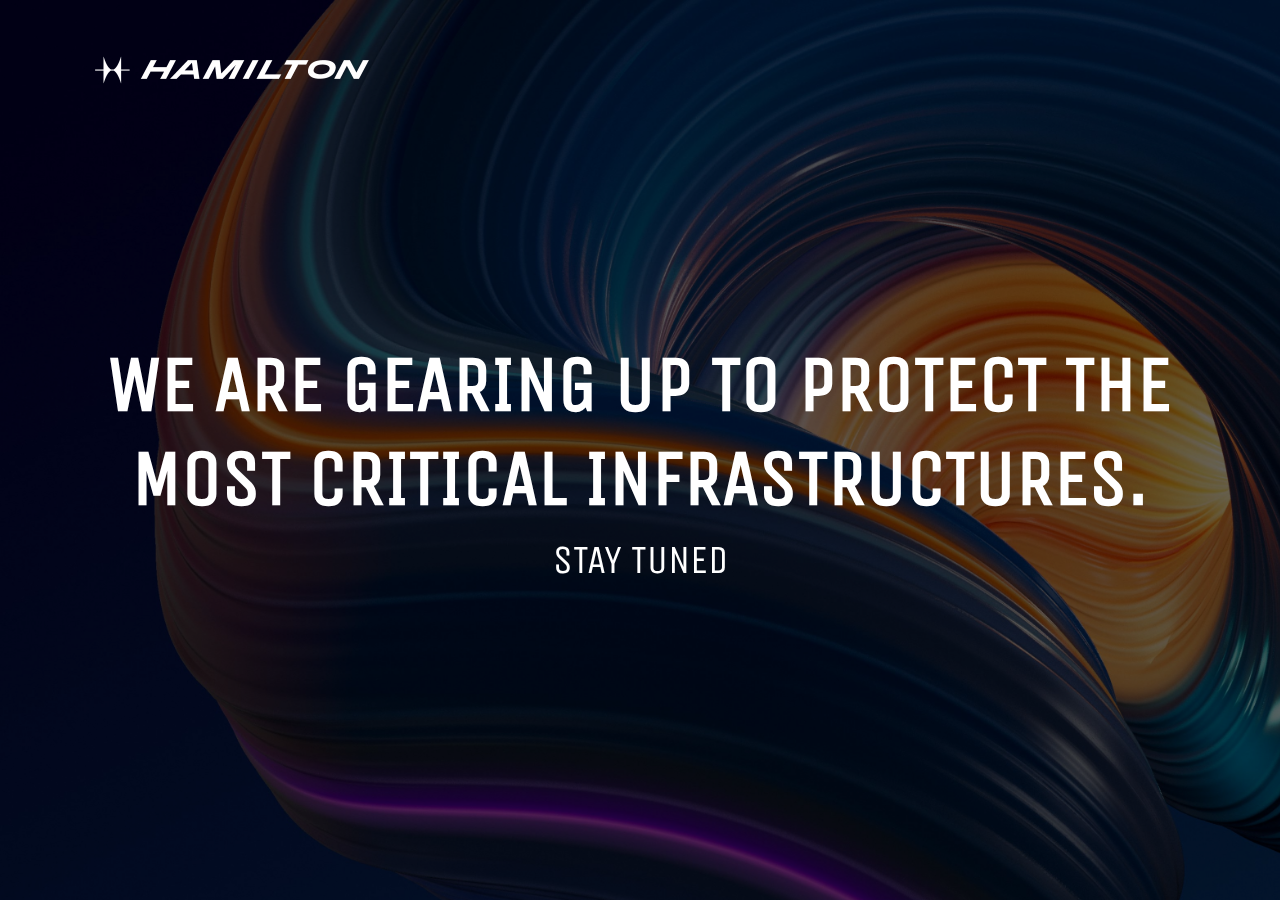
==== commit cb854005: "Added: Coming soon page" ====
--- a/index.html
+++ b/index.html
@@ -5,7 +5,7 @@
   <meta charset="utf-8">
   <meta content="width=device-width, initial-scale=1.0" name="viewport">
 
-  <title>Presento Bootstrap Template - Index</title>
+  <title>Hamilton</title>
   <meta content="" name="description">
   <meta content="" name="keywords">
 
@@ -24,10 +24,12 @@
   <link href="assets/vendor/glightbox/css/glightbox.min.css" rel="stylesheet">
   <link href="assets/vendor/remixicon/remixicon.css" rel="stylesheet">
   <link href="assets/vendor/swiper/swiper-bundle.min.css" rel="stylesheet">
+  <link rel="preconnect" href="https://fonts.googleapis.com"><link rel="preconnect" href="https://fonts.gstatic.com" crossorigin><link href="https://fonts.googleapis.com/css2?family=Unica+One&display=swap" rel="stylesheet">
 
   <!-- Template Main CSS File -->
   <link href="assets/css/style.css" rel="stylesheet">
-
+  <link rel="preconnect" href="https://fonts.googleapis.com"><link rel="preconnect" href="https://fonts.gstatic.com" crossorigin><link href="https://fonts.googleapis.com/css2?family=Unica+One&display=swap" rel="stylesheet">
+  <style> @import url('https://fonts.googleapis.com/css2?family=Unica+One&display=swap'); </style>
   <!-- =======================================================
   * Template Name: Presento - v3.9.1
   * Template URL: https://bootstrapmade.com/presento-bootstrap-corporate-template/
@@ -41,18 +43,24 @@
   <!-- ======= Header ======= -->
   <header id="header" class="fixed-top d-flex align-items-center">
     <div class="container d-flex align-items-center">
-      <h1 class="logo me-auto"><a href="index.html">Hamilton<span>.</span></a></h1>
+      <!-- <h1 class="logo me-auto">
+      </h1> -->
+        <a href="index.html">
+          <div style="margin-top:-100px;" >
+            <img src="assets/img/hamilton-logo2.png" style="max-height:100px;zoom: 3;" /></div></a>
+      
+      
       <!-- Uncomment below if you prefer to use an image logo -->
       <!-- <a href="index.html" class="logo me-auto"><img src="assets/img/logo.png" alt=""></a>-->
 
-      <nav id="navbar" class="navbar">
+      <!-- <nav id="navbar" class="navbar">
         <ul>
           <li><a class="nav-link scrollto active" href="#hero">Home</a></li>
           <li><a class="nav-link scrollto" href="#about">About</a></li>
           <li><a class="nav-link scrollto" href="#services">Services</a></li>
           <li><a class="nav-link scrollto " href="#portfolio">Portfolio</a></li>
           <li><a class="nav-link scrollto" href="#team">Team</a></li>
-          <li><a href="blog.html">Blog</a></li>
+          <li><a href="blog.html">Blog</a></li> -->
           <!-- <li class="dropdown"><a href="#"><span>Drop Down</span> <i class="bi bi-chevron-down"></i></a>
             <ul>
               <li><a href="#">Drop Down 1</a></li>
@@ -71,11 +79,12 @@
             </ul>
           </li> -->
           <!-- <li><a class="nav-link scrollto" href="#contact">Contact</a></li> -->
-        </ul>
+        <!-- </ul>
         <i class="bi bi-list mobile-nav-toggle"></i>
-      </nav><!-- .navbar -->
+      </nav> -->
+      <!-- .navbar -->
 
-      <a href="#about" class="get-started-btn scrollto">Contact</a>
+      <!-- <a href="#about" class="get-started-btn scrollto">Contact</a> -->
     </div>
   </header><!-- End Header -->
 
@@ -84,937 +93,28 @@
 
     <div class="container" data-aos="zoom-out" data-aos-delay="60">
       <div class="row">
-        <div class="col-xl-6">
-          <h1>Prevent.Detect.</h1>
+        <div class="col-xl-12">
+          <!-- <h1>Prevent.Detect.</h1> -->
+          <div style="display:flex;flex-direction:column;justify-content:center;align-items: center;">
+          <h1 style="text-align:center;font-weight: bold;font-family: 'Unica One', cursive;">
+            WE ARE GEARING UP TO PROTECT THE MOST CRITICAL INFRASTRUCTURES.
+          </h1>
+
+          <h2 style="font-family: 'Unica One', cursive;">STAY TUNED</h2>
           
-          <h1>Respond.Heal.</h1>
+        </div>
+          <!-- <h1>Respond.Heal.</h1>
           <h1></h1>
-          <h2>Reduce risk and harden security with the Darktrace Cyber AI Loop.</h2>
-          <a href="#about" class="btn-get-started scrollto">Explore</a>
+          <h2>Reduce risk and harden security with the Darktrace Cyber AI Loop.</h2> -->
+          
         </div>
       </div>
     </div>
 
   </section><!-- End Hero -->
 
-  <main id="main">
+  
 
-    <!-- ======= Clients Section ======= -->
-    <section id="clients" class="clients">
-      <div class="container" data-aos="zoom-in">
-
-        <div class="clients-slider swiper">
-          <div class="swiper-wrapper align-items-center">
-            <div class="swiper-slide"><img src="assets/img/clients/client-1.png" class="img-fluid" alt=""></div>
-            <div class="swiper-slide"><img src="assets/img/clients/client-2.png" class="img-fluid" alt=""></div>
-            <div class="swiper-slide"><img src="assets/img/clients/client-3.png" class="img-fluid" alt=""></div>
-            <div class="swiper-slide"><img src="assets/img/clients/client-4.png" class="img-fluid" alt=""></div>
-            <div class="swiper-slide"><img src="assets/img/clients/client-5.png" class="img-fluid" alt=""></div>
-            <div class="swiper-slide"><img src="assets/img/clients/client-6.png" class="img-fluid" alt=""></div>
-            <div class="swiper-slide"><img src="assets/img/clients/client-7.png" class="img-fluid" alt=""></div>
-            <div class="swiper-slide"><img src="assets/img/clients/client-8.png" class="img-fluid" alt=""></div>
-          </div>
-          <div class="swiper-pagination"></div>
-        </div>
-
-      </div>
-    </section><!-- End Clients Section -->
-
-    <!-- ======= About Section ======= -->
-    <section id="about" class="about section-bg">
-      <div class="container" data-aos="fade-up">
-
-        <div class="row no-gutters">
-          <div class="content col-xl-5 d-flex align-items-stretch">
-            <div class="content">
-              <h3>Voluptatem dignissimos provident quasi</h3>
-              <p>
-                Lorem ipsum dolor sit amet, consectetur adipiscing elit, sed do eiusmod tempor incididunt ut labore et dolore magna aliqua. Duis aute irure dolor in reprehenderit
-              </p>
-              <a href="#" class="about-btn"><span>About us</span> <i class="bx bx-chevron-right"></i></a>
-            </div>
-          </div>
-          <div class="col-xl-7 d-flex align-items-stretch">
-            <div class="icon-boxes d-flex flex-column justify-content-center">
-              <div class="row">
-                <div class="col-md-6 icon-box" data-aos="fade-up" data-aos-delay="100">
-                  <i class="bx bx-receipt"></i>
-                  <h4>Corporis voluptates sit</h4>
-                  <p>Consequuntur sunt aut quasi enim aliquam quae harum pariatur laboris nisi ut aliquip</p>
-                </div>
-                <div class="col-md-6 icon-box" data-aos="fade-up" data-aos-delay="200">
-                  <i class="bx bx-cube-alt"></i>
-                  <h4>Ullamco laboris nisi</h4>
-                  <p>Excepteur sint occaecat cupidatat non proident, sunt in culpa qui officia deserunt</p>
-                </div>
-                <div class="col-md-6 icon-box" data-aos="fade-up" data-aos-delay="300">
-                  <i class="bx bx-images"></i>
-                  <h4>Labore consequatur</h4>
-                  <p>Aut suscipit aut cum nemo deleniti aut omnis. Doloribus ut maiores omnis facere</p>
-                </div>
-                <div class="col-md-6 icon-box" data-aos="fade-up" data-aos-delay="400">
-                  <i class="bx bx-shield"></i>
-                  <h4>Beatae veritatis</h4>
-                  <p>Expedita veritatis consequuntur nihil tempore laudantium vitae denat pacta</p>
-                </div>
-              </div>
-            </div><!-- End .content-->
-          </div>
-        </div>
-
-      </div>
-    </section><!-- End About Section -->
-
-    <!-- ======= Counts Section ======= -->
-    <section id="counts" class="counts">
-      <div class="container" data-aos="fade-up">
-
-        <div class="row">
-
-          <div class="col-lg-3 col-md-6">
-            <div class="count-box">
-              <i class="bi bi-emoji-smile"></i>
-              <span data-purecounter-start="0" data-purecounter-end="232" data-purecounter-duration="1" class="purecounter"></span>
-              <p>Happy Clients</p>
-            </div>
-          </div>
-
-          <div class="col-lg-3 col-md-6 mt-5 mt-md-0">
-            <div class="count-box">
-              <i class="bi bi-journal-richtext"></i>
-              <span data-purecounter-start="0" data-purecounter-end="521" data-purecounter-duration="1" class="purecounter"></span>
-              <p>Projects</p>
-            </div>
-          </div>
-
-          <div class="col-lg-3 col-md-6 mt-5 mt-lg-0">
-            <div class="count-box">
-              <i class="bi bi-headset"></i>
-              <span data-purecounter-start="0" data-purecounter-end="1463" data-purecounter-duration="1" class="purecounter"></span>
-              <p>Hours Of Support</p>
-            </div>
-          </div>
-
-          <div class="col-lg-3 col-md-6 mt-5 mt-lg-0">
-            <div class="count-box">
-              <i class="bi bi-people"></i>
-              <span data-purecounter-start="0" data-purecounter-end="15" data-purecounter-duration="1" class="purecounter"></span>
-              <p>Hard Workers</p>
-            </div>
-          </div>
-
-        </div>
-
-      </div>
-    </section><!-- End Counts Section -->
-
-    <!-- ======= Tabs Section ======= -->
-    <section id="tabs" class="tabs">
-      <div class="container" data-aos="fade-up">
-
-        <ul class="nav nav-tabs row d-flex">
-          <li class="nav-item col-3">
-            <a class="nav-link active show" data-bs-toggle="tab" data-bs-target="#tab-1">
-              <i class="ri-gps-line"></i>
-              <h4 class="d-none d-lg-block">Modi sit est dela pireda nest</h4>
-            </a>
-          </li>
-          <li class="nav-item col-3">
-            <a class="nav-link" data-bs-toggle="tab" data-bs-target="#tab-2">
-              <i class="ri-body-scan-line"></i>
-              <h4 class="d-none d-lg-block">Unde praesenti mara setra le</h4>
-            </a>
-          </li>
-          <li class="nav-item col-3">
-            <a class="nav-link" data-bs-toggle="tab" data-bs-target="#tab-3">
-              <i class="ri-sun-line"></i>
-              <h4 class="d-none d-lg-block">Pariatur explica nitro dela</h4>
-            </a>
-          </li>
-          <li class="nav-item col-3">
-            <a class="nav-link" data-bs-toggle="tab" data-bs-target="#tab-4">
-              <i class="ri-store-line"></i>
-              <h4 class="d-none d-lg-block">Nostrum qui dile node</h4>
-            </a>
-          </li>
-        </ul>
-
-        <div class="tab-content">
-          <div class="tab-pane active show" id="tab-1">
-            <div class="row">
-              <div class="col-lg-6 order-2 order-lg-1 mt-3 mt-lg-0" data-aos="fade-up" data-aos-delay="100">
-                <h3>Voluptatem dignissimos provident quasi corporis voluptates sit assumenda.</h3>
-                <p class="fst-italic">
-                  Lorem ipsum dolor sit amet, consectetur adipiscing elit, sed do eiusmod tempor incididunt ut labore et dolore
-                  magna aliqua.
-                </p>
-                <ul>
-                  <li><i class="ri-check-double-line"></i> Ullamco laboris nisi ut aliquip ex ea commodo consequat.</li>
-                  <li><i class="ri-check-double-line"></i> Duis aute irure dolor in reprehenderit in voluptate velit.</li>
-                  <li><i class="ri-check-double-line"></i> Ullamco laboris nisi ut aliquip ex ea commodo consequat. Duis aute irure dolor in reprehenderit in voluptate trideta storacalaperda mastiro dolore eu fugiat nulla pariatur.</li>
-                </ul>
-                <p>
-                  Ullamco laboris nisi ut aliquip ex ea commodo consequat. Duis aute irure dolor in reprehenderit in voluptate
-                  velit esse cillum dolore eu fugiat nulla pariatur. Excepteur sint occaecat cupidatat non proident, sunt in
-                  culpa qui officia deserunt mollit anim id est laborum
-                </p>
-              </div>
-              <div class="col-lg-6 order-1 order-lg-2 text-center" data-aos="fade-up" data-aos-delay="200">
-                <img src="assets/img/tabs-1.jpg" alt="" class="img-fluid">
-              </div>
-            </div>
-          </div>
-          <div class="tab-pane" id="tab-2">
-            <div class="row">
-              <div class="col-lg-6 order-2 order-lg-1 mt-3 mt-lg-0">
-                <h3>Neque exercitationem debitis soluta quos debitis quo mollitia officia est</h3>
-                <p>
-                  Ullamco laboris nisi ut aliquip ex ea commodo consequat. Duis aute irure dolor in reprehenderit in voluptate
-                  velit esse cillum dolore eu fugiat nulla pariatur. Excepteur sint occaecat cupidatat non proident, sunt in
-                  culpa qui officia deserunt mollit anim id est laborum
-                </p>
-                <p class="fst-italic">
-                  Lorem ipsum dolor sit amet, consectetur adipiscing elit, sed do eiusmod tempor incididunt ut labore et dolore
-                  magna aliqua.
-                </p>
-                <ul>
-                  <li><i class="ri-check-double-line"></i> Ullamco laboris nisi ut aliquip ex ea commodo consequat.</li>
-                  <li><i class="ri-check-double-line"></i> Duis aute irure dolor in reprehenderit in voluptate velit.</li>
-                  <li><i class="ri-check-double-line"></i> Provident mollitia neque rerum asperiores dolores quos qui a. Ipsum neque dolor voluptate nisi sed.</li>
-                  <li><i class="ri-check-double-line"></i> Ullamco laboris nisi ut aliquip ex ea commodo consequat. Duis aute irure dolor in reprehenderit in voluptate trideta storacalaperda mastiro dolore eu fugiat nulla pariatur.</li>
-                </ul>
-              </div>
-              <div class="col-lg-6 order-1 order-lg-2 text-center">
-                <img src="assets/img/tabs-2.jpg" alt="" class="img-fluid">
-              </div>
-            </div>
-          </div>
-          <div class="tab-pane" id="tab-3">
-            <div class="row">
-              <div class="col-lg-6 order-2 order-lg-1 mt-3 mt-lg-0">
-                <h3>Voluptatibus commodi ut accusamus ea repudiandae ut autem dolor ut assumenda</h3>
-                <p>
-                  Ullamco laboris nisi ut aliquip ex ea commodo consequat. Duis aute irure dolor in reprehenderit in voluptate
-                  velit esse cillum dolore eu fugiat nulla pariatur. Excepteur sint occaecat cupidatat non proident, sunt in
-                  culpa qui officia deserunt mollit anim id est laborum
-                </p>
-                <ul>
-                  <li><i class="ri-check-double-line"></i> Ullamco laboris nisi ut aliquip ex ea commodo consequat.</li>
-                  <li><i class="ri-check-double-line"></i> Duis aute irure dolor in reprehenderit in voluptate velit.</li>
-                  <li><i class="ri-check-double-line"></i> Provident mollitia neque rerum asperiores dolores quos qui a. Ipsum neque dolor voluptate nisi sed.</li>
-                </ul>
-                <p class="fst-italic">
-                  Lorem ipsum dolor sit amet, consectetur adipiscing elit, sed do eiusmod tempor incididunt ut labore et dolore
-                  magna aliqua.
-                </p>
-              </div>
-              <div class="col-lg-6 order-1 order-lg-2 text-center">
-                <img src="assets/img/tabs-3.jpg" alt="" class="img-fluid">
-              </div>
-            </div>
-          </div>
-          <div class="tab-pane" id="tab-4">
-            <div class="row">
-              <div class="col-lg-6 order-2 order-lg-1 mt-3 mt-lg-0">
-                <h3>Omnis fugiat ea explicabo sunt dolorum asperiores sequi inventore rerum</h3>
-                <p>
-                  Ullamco laboris nisi ut aliquip ex ea commodo consequat. Duis aute irure dolor in reprehenderit in voluptate
-                  velit esse cillum dolore eu fugiat nulla pariatur. Excepteur sint occaecat cupidatat non proident, sunt in
-                  culpa qui officia deserunt mollit anim id est laborum
-                </p>
-                <p class="fst-italic">
-                  Lorem ipsum dolor sit amet, consectetur adipiscing elit, sed do eiusmod tempor incididunt ut labore et dolore
-                  magna aliqua.
-                </p>
-                <ul>
-                  <li><i class="ri-check-double-line"></i> Ullamco laboris nisi ut aliquip ex ea commodo consequat.</li>
-                  <li><i class="ri-check-double-line"></i> Duis aute irure dolor in reprehenderit in voluptate velit.</li>
-                  <li><i class="ri-check-double-line"></i> Ullamco laboris nisi ut aliquip ex ea commodo consequat. Duis aute irure dolor in reprehenderit in voluptate trideta storacalaperda mastiro dolore eu fugiat nulla pariatur.</li>
-                </ul>
-              </div>
-              <div class="col-lg-6 order-1 order-lg-2 text-center">
-                <img src="assets/img/tabs-4.jpg" alt="" class="img-fluid">
-              </div>
-            </div>
-          </div>
-        </div>
-
-      </div>
-    </section><!-- End Tabs Section -->
-
-    <!-- ======= Services Section ======= -->
-    <section id="services" class="services section-bg ">
-      <div class="container" data-aos="fade-up">
-
-        <div class="section-title">
-          <h2>Services</h2>
-          <p>Magnam dolores commodi suscipit. Necessitatibus eius consequatur ex aliquid fuga eum quidem. Sit sint consectetur velit. Quisquam quos quisquam cupiditate. Et nemo qui impedit suscipit alias ea.</p>
-        </div>
-
-        <div class="row">
-          <div class="col-md-6">
-            <div class="icon-box" data-aos="fade-up" data-aos-delay="100">
-              <i class="bi bi-briefcase"></i>
-              <h4><a href="#">Lorem Ipsum</a></h4>
-              <p>Voluptatum deleniti atque corrupti quos dolores et quas molestias excepturi sint occaecati cupiditate non provident</p>
-            </div>
-          </div>
-          <div class="col-md-6 mt-4 mt-md-0">
-            <div class="icon-box" data-aos="fade-up" data-aos-delay="200">
-              <i class="bi bi-card-checklist"></i>
-              <h4><a href="#">Dolor Sitema</a></h4>
-              <p>Minim veniam, quis nostrud exercitation ullamco laboris nisi ut aliquip ex ea commodo consequat tarad limino ata</p>
-            </div>
-          </div>
-          <div class="col-md-6 mt-4 mt-md-0">
-            <div class="icon-box" data-aos="fade-up" data-aos-delay="300">
-              <i class="bi bi-bar-chart"></i>
-              <h4><a href="#">Sed ut perspiciatis</a></h4>
-              <p>Duis aute irure dolor in reprehenderit in voluptate velit esse cillum dolore eu fugiat nulla pariatur</p>
-            </div>
-          </div>
-          <div class="col-md-6 mt-4 mt-md-0">
-            <div class="icon-box" data-aos="fade-up" data-aos-delay="400">
-              <i class="bi bi-binoculars"></i>
-              <h4><a href="#">Nemo Enim</a></h4>
-              <p>Excepteur sint occaecat cupidatat non proident, sunt in culpa qui officia deserunt mollit anim id est laborum</p>
-            </div>
-          </div>
-          <div class="col-md-6 mt-4 mt-md-0">
-            <div class="icon-box" data-aos="fade-up" data-aos-delay="500">
-              <i class="bi bi-brightness-high"></i>
-              <h4><a href="#">Magni Dolore</a></h4>
-              <p>At vero eos et accusamus et iusto odio dignissimos ducimus qui blanditiis praesentium voluptatum deleniti atque</p>
-            </div>
-          </div>
-          <div class="col-md-6 mt-4 mt-md-0">
-            <div class="icon-box" data-aos="fade-up" data-aos-delay="600">
-              <i class="bi bi-calendar4-week"></i>
-              <h4><a href="#">Eiusmod Tempor</a></h4>
-              <p>Et harum quidem rerum facilis est et expedita distinctio. Nam libero tempore, cum soluta nobis est eligendi</p>
-            </div>
-          </div>
-        </div>
-
-      </div>
-    </section><!-- End Services Section -->
-
-    <!-- ======= Portfolio Section ======= -->
-    <section id="portfolio" class="portfolio">
-      <div class="container" data-aos="fade-up">
-
-        <div class="section-title">
-          <h2>Portfolio</h2>
-          <p>Magnam dolores commodi suscipit. Necessitatibus eius consequatur ex aliquid fuga eum quidem. Sit sint consectetur velit. Quisquam quos quisquam cupiditate. Et nemo qui impedit suscipit alias ea.</p>
-        </div>
-
-        <div class="row" data-aos="fade-up" data-aos-delay="100">
-          <div class="col-lg-12 d-flex justify-content-center">
-            <ul id="portfolio-flters">
-              <li data-filter="*" class="filter-active">All</li>
-              <li data-filter=".filter-app">App</li>
-              <li data-filter=".filter-card">Card</li>
-              <li data-filter=".filter-web">Web</li>
-            </ul>
-          </div>
-        </div>
-
-        <div class="row portfolio-container" data-aos="fade-up" data-aos-delay="200">
-
-          <div class="col-lg-4 col-md-6 portfolio-item filter-app">
-            <div class="portfolio-wrap">
-              <img src="assets/img/portfolio/portfolio-1.jpg" class="img-fluid" alt="">
-              <div class="portfolio-info">
-                <h4>App 1</h4>
-                <p>App</p>
-                <div class="portfolio-links">
-                  <a href="assets/img/portfolio/portfolio-1.jpg" data-gallery="portfolioGallery" class="portfolio-lightbox" title="App 1"><i class="bx bx-plus"></i></a>
-                  <a href="portfolio-details.html" title="More Details"><i class="bx bx-link"></i></a>
-                </div>
-              </div>
-            </div>
-          </div>
-
-          <div class="col-lg-4 col-md-6 portfolio-item filter-web">
-            <div class="portfolio-wrap">
-              <img src="assets/img/portfolio/portfolio-2.jpg" class="img-fluid" alt="">
-              <div class="portfolio-info">
-                <h4>Web 3</h4>
-                <p>Web</p>
-                <div class="portfolio-links">
-                  <a href="assets/img/portfolio/portfolio-2.jpg" data-gallery="portfolioGallery" class="portfolio-lightbox" title="Web 3"><i class="bx bx-plus"></i></a>
-                  <a href="portfolio-details.html" title="More Details"><i class="bx bx-link"></i></a>
-                </div>
-              </div>
-            </div>
-          </div>
-
-          <div class="col-lg-4 col-md-6 portfolio-item filter-app">
-            <div class="portfolio-wrap">
-              <img src="assets/img/portfolio/portfolio-3.jpg" class="img-fluid" alt="">
-              <div class="portfolio-info">
-                <h4>App 2</h4>
-                <p>App</p>
-                <div class="portfolio-links">
-                  <a href="assets/img/portfolio/portfolio-3.jpg" data-gallery="portfolioGallery" class="portfolio-lightbox" title="App 2"><i class="bx bx-plus"></i></a>
-                  <a href="portfolio-details.html" title="More Details"><i class="bx bx-link"></i></a>
-                </div>
-              </div>
-            </div>
-          </div>
-
-          <div class="col-lg-4 col-md-6 portfolio-item filter-card">
-            <div class="portfolio-wrap">
-              <img src="assets/img/portfolio/portfolio-4.jpg" class="img-fluid" alt="">
-              <div class="portfolio-info">
-                <h4>Card 2</h4>
-                <p>Card</p>
-                <div class="portfolio-links">
-                  <a href="assets/img/portfolio/portfolio-4.jpg" data-gallery="portfolioGallery" class="portfolio-lightbox" title="Card 2"><i class="bx bx-plus"></i></a>
-                  <a href="portfolio-details.html" title="More Details"><i class="bx bx-link"></i></a>
-                </div>
-              </div>
-            </div>
-          </div>
-
-          <div class="col-lg-4 col-md-6 portfolio-item filter-web">
-            <div class="portfolio-wrap">
-              <img src="assets/img/portfolio/portfolio-5.jpg" class="img-fluid" alt="">
-              <div class="portfolio-info">
-                <h4>Web 2</h4>
-                <p>Web</p>
-                <div class="portfolio-links">
-                  <a href="assets/img/portfolio/portfolio-5.jpg" data-gallery="portfolioGallery" class="portfolio-lightbox" title="Web 2"><i class="bx bx-plus"></i></a>
-                  <a href="portfolio-details.html" title="More Details"><i class="bx bx-link"></i></a>
-                </div>
-              </div>
-            </div>
-          </div>
-
-          <div class="col-lg-4 col-md-6 portfolio-item filter-app">
-            <div class="portfolio-wrap">
-              <img src="assets/img/portfolio/portfolio-6.jpg" class="img-fluid" alt="">
-              <div class="portfolio-info">
-                <h4>App 3</h4>
-                <p>App</p>
-                <div class="portfolio-links">
-                  <a href="assets/img/portfolio/portfolio-6.jpg" data-gallery="portfolioGallery" class="portfolio-lightbox" title="App 3"><i class="bx bx-plus"></i></a>
-                  <a href="portfolio-details.html" title="More Details"><i class="bx bx-link"></i></a>
-                </div>
-              </div>
-            </div>
-          </div>
-
-          <div class="col-lg-4 col-md-6 portfolio-item filter-card">
-            <div class="portfolio-wrap">
-              <img src="assets/img/portfolio/portfolio-7.jpg" class="img-fluid" alt="">
-              <div class="portfolio-info">
-                <h4>Card 1</h4>
-                <p>Card</p>
-                <div class="portfolio-links">
-                  <a href="assets/img/portfolio/portfolio-7.jpg" data-gallery="portfolioGallery" class="portfolio-lightbox" title="Card 1"><i class="bx bx-plus"></i></a>
-                  <a href="portfolio-details.html" title="More Details"><i class="bx bx-link"></i></a>
-                </div>
-              </div>
-            </div>
-          </div>
-
-          <div class="col-lg-4 col-md-6 portfolio-item filter-card">
-            <div class="portfolio-wrap">
-              <img src="assets/img/portfolio/portfolio-8.jpg" class="img-fluid" alt="">
-              <div class="portfolio-info">
-                <h4>Card 3</h4>
-                <p>Card</p>
-                <div class="portfolio-links">
-                  <a href="assets/img/portfolio/portfolio-8.jpg" data-gallery="portfolioGallery" class="portfolio-lightbox" title="Card 3"><i class="bx bx-plus"></i></a>
-                  <a href="portfolio-details.html" title="More Details"><i class="bx bx-link"></i></a>
-                </div>
-              </div>
-            </div>
-          </div>
-
-          <div class="col-lg-4 col-md-6 portfolio-item filter-web">
-            <div class="portfolio-wrap">
-              <img src="assets/img/portfolio/portfolio-9.jpg" class="img-fluid" alt="">
-              <div class="portfolio-info">
-                <h4>Web 3</h4>
-                <p>Web</p>
-                <div class="portfolio-links">
-                  <a href="assets/img/portfolio/portfolio-9.jpg" data-gallery="portfolioGallery" class="portfolio-lightbox" title="Web 3"><i class="bx bx-plus"></i></a>
-                  <a href="portfolio-details.html" title="More Details"><i class="bx bx-link"></i></a>
-                </div>
-              </div>
-            </div>
-          </div>
-
-        </div>
-
-      </div>
-    </section><!-- End Portfolio Section -->
-
-    <!-- ======= Testimonials Section ======= -->
-    <section id="testimonials" class="testimonials">
-      <div class="container" data-aos="fade-up">
-        <div class="section-title">
-          <h2>Testimonials</h2>
-          <p>Magnam dolores commodi suscipit. Necessitatibus eius consequatur ex aliquid fuga eum quidem. Sit sint consectetur velit. Quisquam quos quisquam cupiditate. Et nemo qui impedit suscipit alias ea.</p>
-        </div>
-
-        <div class="testimonials-slider swiper" data-aos="fade-up" data-aos-delay="100">
-          <div class="swiper-wrapper">
-
-            <div class="swiper-slide">
-              <div class="testimonial-wrap">
-                <div class="testimonial-item">
-                  <img src="assets/img/testimonials/testimonials-1.jpg" class="testimonial-img" alt="">
-                  <h3>Saul Goodman</h3>
-                  <h4>Ceo &amp; Founder</h4>
-                  <p>
-                    <i class="bx bxs-quote-alt-left quote-icon-left"></i>
-                    Proin iaculis purus consequat sem cure digni ssim donec porttitora entum suscipit rhoncus. Accusantium quam, ultricies eget id, aliquam eget nibh et. Maecen aliquam, risus at semper.
-                    <i class="bx bxs-quote-alt-right quote-icon-right"></i>
-                  </p>
-                </div>
-              </div>
-            </div><!-- End testimonial item -->
-
-            <div class="swiper-slide">
-              <div class="testimonial-wrap">
-                <div class="testimonial-item">
-                  <img src="assets/img/testimonials/testimonials-2.jpg" class="testimonial-img" alt="">
-                  <h3>Sara Wilsson</h3>
-                  <h4>Designer</h4>
-                  <p>
-                    <i class="bx bxs-quote-alt-left quote-icon-left"></i>
-                    Export tempor illum tamen malis malis eram quae irure esse labore quem cillum quid cillum eram malis quorum velit fore eram velit sunt aliqua noster fugiat irure amet legam anim culpa.
-                    <i class="bx bxs-quote-alt-right quote-icon-right"></i>
-                  </p>
-                </div>
-              </div>
-            </div><!-- End testimonial item -->
-
-            <div class="swiper-slide">
-              <div class="testimonial-wrap">
-                <div class="testimonial-item">
-                  <img src="assets/img/testimonials/testimonials-3.jpg" class="testimonial-img" alt="">
-                  <h3>Jena Karlis</h3>
-                  <h4>Store Owner</h4>
-                  <p>
-                    <i class="bx bxs-quote-alt-left quote-icon-left"></i>
-                    Enim nisi quem export duis labore cillum quae magna enim sint quorum nulla quem veniam duis minim tempor labore quem eram duis noster aute amet eram fore quis sint minim.
-                    <i class="bx bxs-quote-alt-right quote-icon-right"></i>
-                  </p>
-                </div>
-              </div>
-            </div><!-- End testimonial item -->
-
-            <div class="swiper-slide">
-              <div class="testimonial-wrap">
-                <div class="testimonial-item">
-                  <img src="assets/img/testimonials/testimonials-4.jpg" class="testimonial-img" alt="">
-                  <h3>Matt Brandon</h3>
-                  <h4>Freelancer</h4>
-                  <p>
-                    <i class="bx bxs-quote-alt-left quote-icon-left"></i>
-                    Fugiat enim eram quae cillum dolore dolor amet nulla culpa multos export minim fugiat minim velit minim dolor enim duis veniam ipsum anim magna sunt elit fore quem dolore labore illum veniam.
-                    <i class="bx bxs-quote-alt-right quote-icon-right"></i>
-                  </p>
-                </div>
-              </div>
-            </div><!-- End testimonial item -->
-
-            <div class="swiper-slide">
-              <div class="testimonial-wrap">
-                <div class="testimonial-item">
-                  <img src="assets/img/testimonials/testimonials-5.jpg" class="testimonial-img" alt="">
-                  <h3>John Larson</h3>
-                  <h4>Entrepreneur</h4>
-                  <p>
-                    <i class="bx bxs-quote-alt-left quote-icon-left"></i>
-                    Quis quorum aliqua sint quem legam fore sunt eram irure aliqua veniam tempor noster veniam enim culpa labore duis sunt culpa nulla illum cillum fugiat esse veniam culpa fore nisi cillum quid.
-                    <i class="bx bxs-quote-alt-right quote-icon-right"></i>
-                  </p>
-                </div>
-              </div>
-            </div><!-- End testimonial item -->
-
-          </div>
-          <div class="swiper-pagination"></div>
-        </div>
-
-      </div>
-    </section><!-- End Testimonials Section -->
-
-    <!-- ======= Pricing Section ======= -->
-    <section id="pricing" class="pricing section-bg">
-      <div class="container" data-aos="fade-up">
-
-        <div class="section-title">
-          <h2>Pricing</h2>
-          <p>Magnam dolores commodi suscipit. Necessitatibus eius consequatur ex aliquid fuga eum quidem. Sit sint consectetur velit. Quisquam quos quisquam cupiditate. Et nemo qui impedit suscipit alias ea.</p>
-        </div>
-
-        <div class="row">
-
-          <div class="col-lg-4 col-md-6">
-            <div class="box" data-aos="fade-up" data-aos-delay="100">
-              <h3>Free</h3>
-              <h4><sup>$</sup>0<span> / month</span></h4>
-              <ul>
-                <li>Aida dere</li>
-                <li>Nec feugiat nisl</li>
-                <li>Nulla at volutpat dola</li>
-                <li class="na">Pharetra massa</li>
-                <li class="na">Massa ultricies mi</li>
-              </ul>
-              <div class="btn-wrap">
-                <a href="#" class="btn-buy">Buy Now</a>
-              </div>
-            </div>
-          </div>
-
-          <div class="col-lg-4 col-md-6 mt-4 mt-md-0">
-            <div class="box featured" data-aos="fade-up" data-aos-delay="200">
-              <h3>Business</h3>
-              <h4><sup>$</sup>19<span> / month</span></h4>
-              <ul>
-                <li>Aida dere</li>
-                <li>Nec feugiat nisl</li>
-                <li>Nulla at volutpat dola</li>
-                <li>Pharetra massa</li>
-                <li class="na">Massa ultricies mi</li>
-              </ul>
-              <div class="btn-wrap">
-                <a href="#" class="btn-buy">Buy Now</a>
-              </div>
-            </div>
-          </div>
-
-          <div class="col-lg-4 col-md-6 mt-4 mt-lg-0">
-            <div class="box" data-aos="fade-up" data-aos-delay="300">
-              <h3>Developer</h3>
-              <h4><sup>$</sup>29<span> / month</span></h4>
-              <ul>
-                <li>Aida dere</li>
-                <li>Nec feugiat nisl</li>
-                <li>Nulla at volutpat dola</li>
-                <li>Pharetra massa</li>
-                <li>Massa ultricies mi</li>
-              </ul>
-              <div class="btn-wrap">
-                <a href="#" class="btn-buy">Buy Now</a>
-              </div>
-            </div>
-          </div>
-
-        </div>
-
-      </div>
-    </section><!-- End Pricing Section -->
-
-    <!-- ======= Frequently Asked Questions Section ======= -->
-    <section id="faq" class="faq">
-      <div class="container" data-aos="fade-up">
-
-        <div class="section-title">
-          <h2>Frequently Asked Questions</h2>
-        </div>
-
-        <ul class="faq-list accordion" data-aos="fade-up">
-
-          <li>
-            <a data-bs-toggle="collapse" class="collapsed" data-bs-target="#faq1">Non consectetur a erat nam at lectus urna duis? <i class="bx bx-chevron-down icon-show"></i><i class="bx bx-x icon-close"></i></a>
-            <div id="faq1" class="collapse" data-bs-parent=".faq-list">
-              <p>
-                Feugiat pretium nibh ipsum consequat. Tempus iaculis urna id volutpat lacus laoreet non curabitur gravida. Venenatis lectus magna fringilla urna porttitor rhoncus dolor purus non.
-              </p>
-            </div>
-          </li>
-
-          <li>
-            <a data-bs-toggle="collapse" data-bs-target="#faq2" class="collapsed">Feugiat scelerisque varius morbi enim nunc faucibus a pellentesque? <i class="bx bx-chevron-down icon-show"></i><i class="bx bx-x icon-close"></i></a>
-            <div id="faq2" class="collapse" data-bs-parent=".faq-list">
-              <p>
-                Dolor sit amet consectetur adipiscing elit pellentesque habitant morbi. Id interdum velit laoreet id donec ultrices. Fringilla phasellus faucibus scelerisque eleifend donec pretium. Est pellentesque elit ullamcorper dignissim. Mauris ultrices eros in cursus turpis massa tincidunt dui.
-              </p>
-            </div>
-          </li>
-
-          <li>
-            <a data-bs-toggle="collapse" data-bs-target="#faq3" class="collapsed">Dolor sit amet consectetur adipiscing elit pellentesque habitant morbi? <i class="bx bx-chevron-down icon-show"></i><i class="bx bx-x icon-close"></i></a>
-            <div id="faq3" class="collapse" data-bs-parent=".faq-list">
-              <p>
-                Eleifend mi in nulla posuere sollicitudin aliquam ultrices sagittis orci. Faucibus pulvinar elementum integer enim. Sem nulla pharetra diam sit amet nisl suscipit. Rutrum tellus pellentesque eu tincidunt. Lectus urna duis convallis convallis tellus. Urna molestie at elementum eu facilisis sed odio morbi quis
-              </p>
-            </div>
-          </li>
-
-          <li>
-            <a data-bs-toggle="collapse" data-bs-target="#faq4" class="collapsed">Ac odio tempor orci dapibus. Aliquam eleifend mi in nulla? <i class="bx bx-chevron-down icon-show"></i><i class="bx bx-x icon-close"></i></a>
-            <div id="faq4" class="collapse" data-bs-parent=".faq-list">
-              <p>
-                Dolor sit amet consectetur adipiscing elit pellentesque habitant morbi. Id interdum velit laoreet id donec ultrices. Fringilla phasellus faucibus scelerisque eleifend donec pretium. Est pellentesque elit ullamcorper dignissim. Mauris ultrices eros in cursus turpis massa tincidunt dui.
-              </p>
-            </div>
-          </li>
-
-          <li>
-            <a data-bs-toggle="collapse" data-bs-target="#faq5" class="collapsed">Tempus quam pellentesque nec nam aliquam sem et tortor consequat? <i class="bx bx-chevron-down icon-show"></i><i class="bx bx-x icon-close"></i></a>
-            <div id="faq5" class="collapse" data-bs-parent=".faq-list">
-              <p>
-                Molestie a iaculis at erat pellentesque adipiscing commodo. Dignissim suspendisse in est ante in. Nunc vel risus commodo viverra maecenas accumsan. Sit amet nisl suscipit adipiscing bibendum est. Purus gravida quis blandit turpis cursus in
-              </p>
-            </div>
-          </li>
-
-          <li>
-            <a data-bs-toggle="collapse" data-bs-target="#faq6" class="collapsed">Tortor vitae purus faucibus ornare. Varius vel pharetra vel turpis nunc eget lorem dolor? <i class="bx bx-chevron-down icon-show"></i><i class="bx bx-x icon-close"></i></a>
-            <div id="faq6" class="collapse" data-bs-parent=".faq-list">
-              <p>
-                Laoreet sit amet cursus sit amet dictum sit amet justo. Mauris vitae ultricies leo integer malesuada nunc vel. Tincidunt eget nullam non nisi est sit amet. Turpis nunc eget lorem dolor sed. Ut venenatis tellus in metus vulputate eu scelerisque. Pellentesque diam volutpat commodo sed egestas egestas fringilla phasellus faucibus. Nibh tellus molestie nunc non blandit massa enim nec.
-              </p>
-            </div>
-          </li>
-
-        </ul>
-
-      </div>
-    </section><!-- End Frequently Asked Questions Section -->
-
-    <!-- ======= Team Section ======= -->
-    <section id="team" class="team section-bg">
-      <div class="container" data-aos="fade-up">
-
-        <div class="section-title">
-          <h2>Team</h2>
-          <p>Magnam dolores commodi suscipit. Necessitatibus eius consequatur ex aliquid fuga eum quidem. Sit sint consectetur velit. Quisquam quos quisquam cupiditate. Et nemo qui impedit suscipit alias ea.</p>
-        </div>
-
-        <div class="row">
-
-          <div class="col-lg-3 col-md-6 d-flex align-items-stretch">
-            <div class="member" data-aos="fade-up" data-aos-delay="100">
-              <div class="member-img">
-                <img src="assets/img/team/team-1.jpg" class="img-fluid" alt="">
-                <div class="social">
-                  <a href=""><i class="bi bi-twitter"></i></a>
-                  <a href=""><i class="bi bi-facebook"></i></a>
-                  <a href=""><i class="bi bi-instagram"></i></a>
-                  <a href=""><i class="bi bi-linkedin"></i></a>
-                </div>
-              </div>
-              <div class="member-info">
-                <h4>Walter White</h4>
-                <span>Chief Executive Officer</span>
-              </div>
-            </div>
-          </div>
-
-          <div class="col-lg-3 col-md-6 d-flex align-items-stretch">
-            <div class="member" data-aos="fade-up" data-aos-delay="200">
-              <div class="member-img">
-                <img src="assets/img/team/team-2.jpg" class="img-fluid" alt="">
-                <div class="social">
-                  <a href=""><i class="bi bi-twitter"></i></a>
-                  <a href=""><i class="bi bi-facebook"></i></a>
-                  <a href=""><i class="bi bi-instagram"></i></a>
-                  <a href=""><i class="bi bi-linkedin"></i></a>
-                </div>
-              </div>
-              <div class="member-info">
-                <h4>Sarah Jhonson</h4>
-                <span>Product Manager</span>
-              </div>
-            </div>
-          </div>
-
-          <div class="col-lg-3 col-md-6 d-flex align-items-stretch">
-            <div class="member" data-aos="fade-up" data-aos-delay="300">
-              <div class="member-img">
-                <img src="assets/img/team/team-3.jpg" class="img-fluid" alt="">
-                <div class="social">
-                  <a href=""><i class="bi bi-twitter"></i></a>
-                  <a href=""><i class="bi bi-facebook"></i></a>
-                  <a href=""><i class="bi bi-instagram"></i></a>
-                  <a href=""><i class="bi bi-linkedin"></i></a>
-                </div>
-              </div>
-              <div class="member-info">
-                <h4>William Anderson</h4>
-                <span>CTO</span>
-              </div>
-            </div>
-          </div>
-
-          <div class="col-lg-3 col-md-6 d-flex align-items-stretch">
-            <div class="member" data-aos="fade-up" data-aos-delay="400">
-              <div class="member-img">
-                <img src="assets/img/team/team-4.jpg" class="img-fluid" alt="">
-                <div class="social">
-                  <a href=""><i class="bi bi-twitter"></i></a>
-                  <a href=""><i class="bi bi-facebook"></i></a>
-                  <a href=""><i class="bi bi-instagram"></i></a>
-                  <a href=""><i class="bi bi-linkedin"></i></a>
-                </div>
-              </div>
-              <div class="member-info">
-                <h4>Amanda Jepson</h4>
-                <span>Accountant</span>
-              </div>
-            </div>
-          </div>
-
-        </div>
-
-      </div>
-    </section><!-- End Team Section -->
-
-    <!-- ======= Contact Section ======= -->
-    <section id="contact" class="contact">
-      <div class="container" data-aos="fade-up">
-
-        <div class="section-title">
-          <h2>Contact</h2>
-          <p>Magnam dolores commodi suscipit. Necessitatibus eius consequatur ex aliquid fuga eum quidem. Sit sint consectetur velit. Quisquam quos quisquam cupiditate. Et nemo qui impedit suscipit alias ea.</p>
-        </div>
-
-        <div class="row" data-aos="fade-up" data-aos-delay="100">
-
-          <div class="col-lg-6">
-
-            <div class="row">
-              <div class="col-md-12">
-                <div class="info-box">
-                  <i class="bx bx-map"></i>
-                  <h3>Our Address</h3>
-                  <p>A108 Adam Street, New York, NY 535022</p>
-                </div>
-              </div>
-              <div class="col-md-6">
-                <div class="info-box mt-4">
-                  <i class="bx bx-envelope"></i>
-                  <h3>Email Us</h3>
-                  <p>info@example.com<br>contact@example.com</p>
-                </div>
-              </div>
-              <div class="col-md-6">
-                <div class="info-box mt-4">
-                  <i class="bx bx-phone-call"></i>
-                  <h3>Call Us</h3>
-                  <p>+1 5589 55488 55<br>+1 6678 254445 41</p>
-                </div>
-              </div>
-            </div>
-
-          </div>
-
-          <div class="col-lg-6">
-            <form action="forms/contact.php" method="post" role="form" class="php-email-form">
-              <div class="row">
-                <div class="col form-group">
-                  <input type="text" name="name" class="form-control" id="name" placeholder="Your Name" required>
-                </div>
-                <div class="col form-group">
-                  <input type="email" class="form-control" name="email" id="email" placeholder="Your Email" required>
-                </div>
-              </div>
-              <div class="form-group">
-                <input type="text" class="form-control" name="subject" id="subject" placeholder="Subject" required>
-              </div>
-              <div class="form-group">
-                <textarea class="form-control" name="message" rows="5" placeholder="Message" required></textarea>
-              </div>
-              <div class="my-3">
-                <div class="loading">Loading</div>
-                <div class="error-message"></div>
-                <div class="sent-message">Your message has been sent. Thank you!</div>
-              </div>
-              <div class="text-center"><button type="submit">Send Message</button></div>
-            </form>
-          </div>
-
-        </div>
-
-      </div>
-    </section><!-- End Contact Section -->
-
-  </main><!-- End #main -->
-
-  <!-- ======= Footer ======= -->
-  <footer id="footer">
-
-    <div class="footer-top">
-      <div class="container">
-        <div class="row">
-
-          <div class="col-lg-3 col-md-6 footer-contact">
-            <h3>Presento<span>.</span></h3>
-            <p>
-              A108 Adam Street <br>
-              New York, NY 535022<br>
-              United States <br><br>
-              <strong>Phone:</strong> +1 5589 55488 55<br>
-              <strong>Email:</strong> info@example.com<br>
-            </p>
-          </div>
-
-          <div class="col-lg-2 col-md-6 footer-links">
-            <h4>Useful Links</h4>
-            <ul>
-              <li><i class="bx bx-chevron-right"></i> <a href="#">Home</a></li>
-              <li><i class="bx bx-chevron-right"></i> <a href="#">About us</a></li>
-              <li><i class="bx bx-chevron-right"></i> <a href="#">Services</a></li>
-              <li><i class="bx bx-chevron-right"></i> <a href="#">Terms of service</a></li>
-              <li><i class="bx bx-chevron-right"></i> <a href="#">Privacy policy</a></li>
-            </ul>
-          </div>
-
-          <div class="col-lg-3 col-md-6 footer-links">
-            <h4>Our Services</h4>
-            <ul>
-              <li><i class="bx bx-chevron-right"></i> <a href="#">Web Design</a></li>
-              <li><i class="bx bx-chevron-right"></i> <a href="#">Web Development</a></li>
-              <li><i class="bx bx-chevron-right"></i> <a href="#">Product Management</a></li>
-              <li><i class="bx bx-chevron-right"></i> <a href="#">Marketing</a></li>
-              <li><i class="bx bx-chevron-right"></i> <a href="#">Graphic Design</a></li>
-            </ul>
-          </div>
-
-          <div class="col-lg-4 col-md-6 footer-newsletter">
-            <h4>Join Our Newsletter</h4>
-            <p>Tamen quem nulla quae legam multos aute sint culpa legam noster magna</p>
-            <form action="" method="post">
-              <input type="email" name="email"><input type="submit" value="Subscribe">
-            </form>
-          </div>
-
-        </div>
-      </div>
-    </div>
-
-    <div class="container d-md-flex py-4">
-
-      <div class="me-md-auto text-center text-md-start">
-        <div class="copyright">
-          &copy; Copyright <strong><span>Presento</span></strong>. All Rights Reserved
-        </div>
-        <div class="credits">
-          <!-- All the links in the footer should remain intact. -->
-          <!-- You can delete the links only if you purchased the pro version. -->
-          <!-- Licensing information: https://bootstrapmade.com/license/ -->
-          <!-- Purchase the pro version with working PHP/AJAX contact form: https://bootstrapmade.com/presento-bootstrap-corporate-template/ -->
-          Designed by <a href="https://bootstrapmade.com/">BootstrapMade</a>
-        </div>
-      </div>
-      <div class="social-links text-center text-md-end pt-3 pt-md-0">
-        <a href="#" class="twitter"><i class="bx bxl-twitter"></i></a>
-        <a href="#" class="facebook"><i class="bx bxl-facebook"></i></a>
-        <a href="#" class="instagram"><i class="bx bxl-instagram"></i></a>
-        <a href="#" class="google-plus"><i class="bx bxl-skype"></i></a>
-        <a href="#" class="linkedin"><i class="bx bxl-linkedin"></i></a>
-      </div>
-    </div>
-  </footer><!-- End Footer -->
 
   <a href="#" class="back-to-top d-flex align-items-center justify-content-center"><i class="bi bi-arrow-up-short"></i></a>
 
--- a/assets/css/style.css
+++ b/assets/css/style.css
@@ -393,7 +393,7 @@
 #hero h2 {
   color: #fff;
   margin: 10px 0 0 0;
-  font-size: 24px;
+  font-size: 40px;
 }
 
 #hero .btn-get-started {
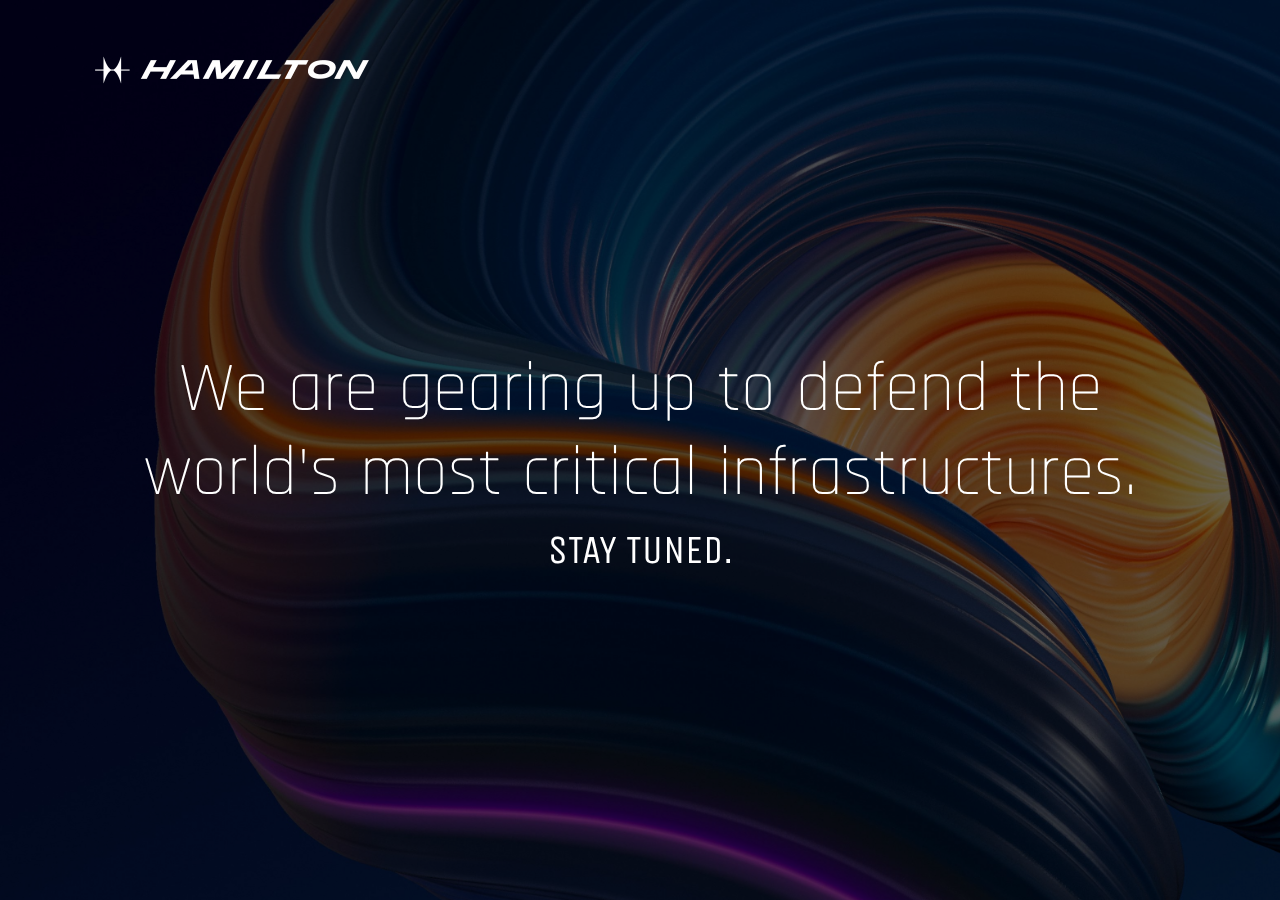
==== commit a5151146: "Added: Updated fonts and content for coming soon page" ====
--- a/index.html
+++ b/index.html
@@ -28,8 +28,8 @@
 
   <!-- Template Main CSS File -->
   <link href="assets/css/style.css" rel="stylesheet">
-  <link rel="preconnect" href="https://fonts.googleapis.com"><link rel="preconnect" href="https://fonts.gstatic.com" crossorigin><link href="https://fonts.googleapis.com/css2?family=Unica+One&display=swap" rel="stylesheet">
-  <style> @import url('https://fonts.googleapis.com/css2?family=Unica+One&display=swap'); </style>
+  <link rel="preconnect" href="https://fonts.googleapis.com"><link rel="preconnect" href="https://fonts.gstatic.com" crossorigin><link href="https://fonts.googleapis.com/css2?family=Keania+One&family=Rajdhani:wght@500&family=Unbounded:wght@300&display=swap" rel="stylesheet">
+  <style> @import url('https://fonts.googleapis.com/css2?family=Keania+One&family=Rajdhani:wght@500&family=Unbounded:wght@300&display=swap'); </style>
   <!-- =======================================================
   * Template Name: Presento - v3.9.1
   * Template URL: https://bootstrapmade.com/presento-bootstrap-corporate-template/
@@ -96,11 +96,12 @@
         <div class="col-xl-12">
           <!-- <h1>Prevent.Detect.</h1> -->
           <div style="display:flex;flex-direction:column;justify-content:center;align-items: center;">
-          <h1 style="text-align:center;font-weight: bold;font-family: 'Unica One', cursive;">
-            WE ARE GEARING UP TO PROTECT THE MOST CRITICAL INFRASTRUCTURES.
+          <h1 style="text-align:center;font-weight: 200;font-family: 'Rajdhani', sans-serif;">
+            We are gearing up to defend the world's most critical infrastructures.
+            <!-- WE ARE GEARING UP TO DEFEND THE WORLD'S MOST CRITICAL INFRASTRUCTURES. -->
           </h1>
 
-          <h2 style="font-family: 'Unica One', cursive;">STAY TUNED</h2>
+          <h2 style="font-family: 'Unica One', cursive;">STAY TUNED.</h2>
           
         </div>
           <!-- <h1>Respond.Heal.</h1>
--- a/assets/css/style.css
+++ b/assets/css/style.css
@@ -385,7 +385,7 @@
 
 #hero h1 {
   margin: 0;
-  font-size: 78px;
+  font-size: 70px;
   font-weight: 400;
   color: #fff;
 }
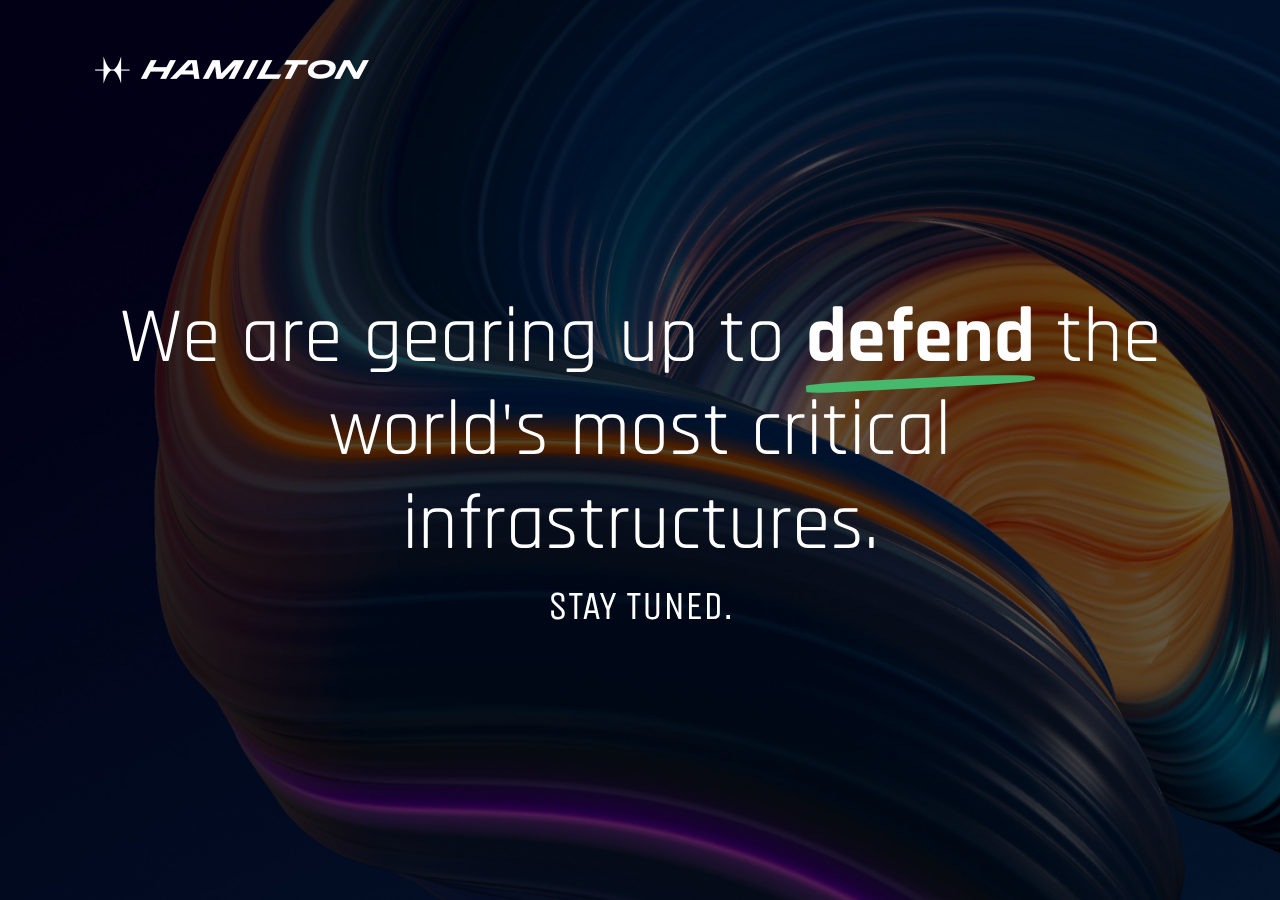
==== commit 250453dd: "Added: added a underline highlight using css" ====
--- a/index.html
+++ b/index.html
@@ -42,7 +42,7 @@
 
   <!-- ======= Header ======= -->
   <header id="header" class="fixed-top d-flex align-items-center">
-    <div class="container d-flex align-items-center">
+    <div class="container ">
       <!-- <h1 class="logo me-auto">
       </h1> -->
         <a href="index.html">
@@ -96,8 +96,8 @@
         <div class="col-xl-12">
           <!-- <h1>Prevent.Detect.</h1> -->
           <div style="display:flex;flex-direction:column;justify-content:center;align-items: center;">
-          <h1 style="text-align:center;font-weight: 200;font-family: 'Rajdhani', sans-serif;">
-            We are gearing up to defend the world's most critical infrastructures.
+          <h1 style="text-align:center;font-family: 'Rajdhani', sans-serif;">
+            We are gearing up to <strong>defend</strong> the world's most critical infrastructures.
             <!-- WE ARE GEARING UP TO DEFEND THE WORLD'S MOST CRITICAL INFRASTRUCTURES. -->
           </h1>
 
--- a/assets/css/style.css
+++ b/assets/css/style.css
@@ -30,6 +30,24 @@
 h5,
 h6 {
   font-family: "Raleway", sans-serif;
+}
+strong {
+  position: relative;
+}
+
+strong::before {
+  /* Highlight color */
+  background-color: #46b96c;
+
+  content: "";
+  position: absolute;
+  width: calc(100% );
+  height: 10%;
+  left: 0px;
+  bottom: 0;
+  z-index: -1;
+  transform: rotate(-3deg);
+  border-radius: 20% 50% 25% 20%;
 }
 
 /*--------------------------------------------------------------
@@ -385,7 +403,7 @@
 
 #hero h1 {
   margin: 0;
-  font-size: 70px;
+  font-size: 78px;
   font-weight: 400;
   color: #fff;
 }
@@ -418,12 +436,12 @@
 
 @media (max-width: 768px) {
   #hero {
-    text-align: center;
-    padding-top: 58px;
+    padding-top: 60px;
   }
 
   #hero h1 {
-    font-size: 28px;
+    text-align:left;
+    font-size: 48px;
   }
 
   #hero h2 {
@@ -436,6 +454,7 @@
   #hero {
     height: 120vh;
   }
+  
 }
 
 /*--------------------------------------------------------------
